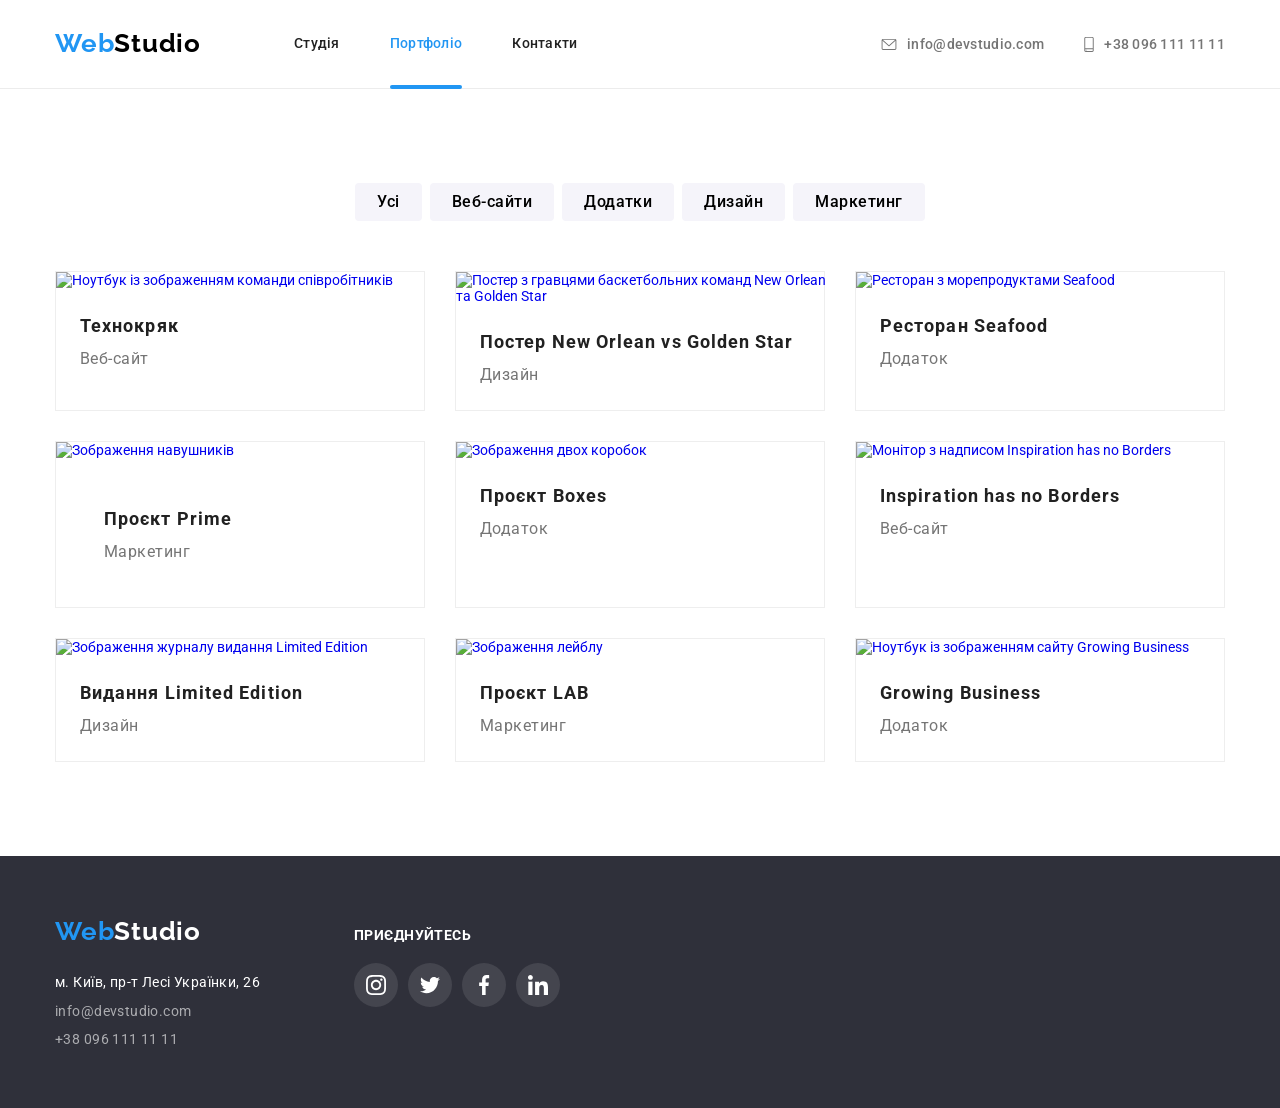
==== portfolio.html @ b96f63bd "Merge 732be2f00767d8c38bf8731b1a08237745f3958d into efed3c1aa5bef08906f9811b4cfd574de091c05c" ====
<!DOCTYPE html>
<html lang="uk">
    <head>
        <meta charset="utf-8">
        <title>WebStudio</title>
        <meta name="viewport" content="width=device-width, initial-scale=1.0" />
        <link rel="preconnect" href="https://fonts.googleapis.com" />
        <link rel="preconnect" href="https://fonts.gstatic.com" crossorigin />
        <link href="https://fonts.googleapis.com/css2?family=Raleway:wght@700&family=Roboto:wght@400;500;700;900&display=swap" rel="stylesheet" />
        <link rel="stylesheet" href="./css/styles.css"/>
    </head>
  <body>
    <header class="header">
      <div class="container header_container">
          <a class="logo logo_header" href = "index.html"><span class="web"> Web</span><span class="studio">Studio</span></a>
          <nav class="header_nav">
              <ul class="header_nav_list">
              <li><a class="header_nav_link" href = "index.html">Студія</a></li>
              <li><a class="header_nav_link active" href = "portfolio.html">Портфоліо</a></li>
              <li><a class="header_nav_link" href = "#">Контакти</a></li>
              </ul>
          </nav>
          <ul class="header_contacts">
          <li><a class="header_contacts_link" href="mailto:info@devstudio.com"><svg class="icon" width="16" height="12"><use href="./images/svg/icons.svg#icon-envelope"></use></svg>info@devstudio.com</a></li>
          <li><a class="header_contacts_link" href="tel:+380961111111"><svg class="icon" width="10" height="16"><use href="./images/svg/icons.svg#icon-smartphone"></use></svg>+38 096 111 11 11</a></li>
          </ul>
      </div>
    </header>

    <main>
      <section class="section menu">
        <div class="container">
          <h2 class="hide">Портфоліо</h2>
          <ul class="menu_filter list">
            <li class="menu_filter"><button type="button" class="menu_button">Усі</button></li>
            <li class="menu_filter"><button type="button" class="menu_button">Веб-сайти</button></li>
            <li class="menu_filter"><button type="button" class="menu_button">Додатки</button></li>
            <li class="menu_filter"><button type="button" class="menu_button">Дизайн</button></li>
            <li class="menu_filter"><button type="button" class="menu_button">Маркетинг</button></li>
          </ul>

          <div class="projects">
            <ul class="projects_list">
              <li class="projects_item"><a href="#"><div class="project_image"><img src="./images/proj_1.jpg" alt="Ноутбук із зображенням команди співробітників" width="370" /><div class="text_section"><p class="text" > Ресурс пропонує комплексні пропозиції з різним рівнем функціоналу та сервісів. Все це дозволить відвідувачу отримати вичерпні відомості про компанію чи приватну особу.</p></div></div>
                <div class="project_p"><h3 class="section_description">Технокряк</h3><p class="section_text">Веб-сайт</p></div></a></li>
              <li class="projects_item"><a href="#"><div class="project_image"><img src="./images/proj_2.jpg" alt="Постер з гравцями баскетбольних команд New Orlean та Golden Star" width="370"/><div class="text_section"><p class="text" > Ресурс пропонує комплексні пропозиції з різним рівнем функціоналу та сервісів. Все це дозволить відвідувачу отримати вичерпні відомості про компанію чи приватну особу.</p></div></div>
                <div class="project_p"><h3 class="section_description">Постер New Orlean vs Golden Star</h3><p class="section_text">Дизайн</p></div></a></li>
              <li class="projects_item"><a href="#"><div class="project_image"><img src="./images/proj_3.jpg" alt="Ресторан з морепродуктами Seafood" width="370"/><div class="text_section"><p class="text" > Ресурс пропонує комплексні пропозиції з різним рівнем функціоналу та сервісів. Все це дозволить відвідувачу отримати вичерпні відомості про компанію чи приватну особу.</p></div></div>
                <div class="project_p"><h3 class="section_description">Ресторан Seafood</h3><p class="section_text">Додаток</p></div></a></li>
              <li class="projects_item"><a href="#"><div class="project_image"><img src="./images/proj_4.jpg" alt="Зображення навушників" width="370"/><div class="text_section"><p class="text" > Ресурс пропонує комплексні пропозиції з різним рівнем функціоналу та сервісів. Все це дозволить відвідувачу отримати вичерпні відомості про компанію чи приватну особу.</p></div></div>
                <div class="project_p"><div class="project_p"><h3 class="section_description">Проєкт Prime</h3><p class="section_text">Маркетинг</p></div></a></li>
              <li class="projects_item"><a href="#"><div class="project_image"><img src="./images/proj_5.jpg" alt="Зображення двох коробок" width="370"/><div class="text_section"><p class="text" > Ресурс пропонує комплексні пропозиції з різним рівнем функціоналу та сервісів. Все це дозволить відвідувачу отримати вичерпні відомості про компанію чи приватну особу.</p></div></div>
                <div class="project_p"><h3 class="section_description">Проєкт Boxes</h3><p class="section_text">Додаток</p></div></a></li>
              <li class="projects_item"><a href="#"><div class="project_image"><img src="./images/proj_6.jpg" alt="Монітор з надписом Inspiration has no Borders" width="370"/><div class="text_section"><p class="text" > Ресурс пропонує комплексні пропозиції з різним рівнем функціоналу та сервісів. Все це дозволить відвідувачу отримати вичерпні відомості про компанію чи приватну особу.</p></div></div>
                <div class="project_p"><h3 class="section_description">Inspiration has no Borders</h3><p class="section_text">Веб-сайт</p></div></a></li>
              <li class="projects_item"><a href="#"><div class="project_image"><img src="./images/proj_7.jpg" alt="Зображення журналу видання Limited Edition" width="370"/><div class="text_section"><p class="text" > Ресурс пропонує комплексні пропозиції з різним рівнем функціоналу та сервісів. Все це дозволить відвідувачу отримати вичерпні відомості про компанію чи приватну особу.</p></div></div>
                <div class="project_p"><h3 class="section_description">Видання Limited Edition</h3><p class="section_text">Дизайн</p></div></a></li>
              <li class="projects_item"><a href="#"><div class="project_image"><img src="./images/proj_8.jpg" alt="Зображення лейблу" width="370"/><div class="text_section"><p class="text" > Ресурс пропонує комплексні пропозиції з різним рівнем функціоналу та сервісів. Все це дозволить відвідувачу отримати вичерпні відомості про компанію чи приватну особу.</p></div></div>
                <div class="project_p"><h3 class="section_description">Проєкт LAB</h3><p class="section_text">Маркетинг</p></div></a></li>
              <li class="projects_item"><a href="#"><div class="project_image"><img src="./images/proj_9.jpg" alt="Ноутбук із зображенням сайту Growing Business" width="370"/><div class="text_section"><p class="text" > Ресурс пропонує комплексні пропозиції з різним рівнем функціоналу та сервісів. Все це дозволить відвідувачу отримати вичерпні відомості про компанію чи приватну особу.</p></div></div>
                <div class="project_p"><h3 class="section_description">Growing Business</h3><p class="section_text">Додаток</p></div></a></li>
            </ul>
          </div>
        </div>
      </section>
    </main>

    <footer class="footer">
      <div class="container">
          <div class="logo_address">
              <a href = "index.html" class="logo"><span class="web">Web</span><span class="footer_studio">Studio</span></a>
              <address class="address">
                  <ul class="contact_info_list">
                      <li class="contact_info_item"><a class="footer_address" href="https://maps.app.goo.gl/s9TqwZWnr8oaDZ8S9" rel="nofollow">м. Київ, пр-т Лесі Українки, 26</a></li>
                      <li class="contact_info_item"><a class="footer_mail" href="mailto:info@devstudio.com">info@devstudio.com</a></li>
                      <li class="contact_info_item"><a class="footer_tel" href="tel:+380961111111">+38 096 111 11 11</a></li>
                  </ul>
              </address>
          </div>
          <div class="join">
              <p class="join_subtitle">Приєднуйтесь</p><ul class="social_networks list">
              <li><a href="https://www.instagram.com" class="social" rel="nofollow"><svg class="icon" width="20" height="20"><use href="./images/svg/icons.svg#icon-instagram"></use></svg></a></li>
              <li><a href="https://twitter.com" class="social" rel="nofollow"><svg class="icon" width="20" height="20"><use href="./images/svg/icons.svg#icon-twitter"></use></svg></a></li>
              <li><a href="https://www.facebook.com" class="social" rel="nofollow"><svg class="icon" width="20" height="20"><use href="./images/svg/icons.svg#icon-facebook"></use></svg></a></li>
              <li><a href="https://www.linkedin.com" class="social" rel="nofollow"><svg class="icon" width="20" height="20"><use href="./images/svg/icons.svg#icon-linkedin"></use></svg></a></li>
              </ul>
          </div>
      </div>
  </footer>
  </body>
</html>
---- css/styles.css ----
:root {
    --brand-color: #2196F3;
    --brand-color_hover: #188ce8;
    --black: #000000;
    --black_lighter: #212121;
    --gray: #757575;
    --white: #FFFFFF;
    --black_gray: #2F303A;
    --white_gray: #F5F4FA;
    --icon: #afb1b8;
    --gray_border: #ECECEC;
}

*{
    box-sizing: border-box;
}

body {
    font-family: 'Roboto', sans-serif;
    font-style: normal;
    line-height: normal;
    font-size: 14px;
    font-weight: 400;
    background-color: var(--white);
    margin: 0  auto;
}

h1,
h2,
h3,
h4,
h5,
h6,
p {
    margin: 0;
}

img {
    display: inline-block;
    max-width: 100%;
    height: auto;
}

a{
    display: inline-block;
}

.container {
    max-width: 1200px;
    margin: 0 auto;
    padding: 0 15px;
}

.header {
    display: block;
    border-bottom: 1px solid var(--gray_border);
}

.header_container,
.header_nav_list,
.header_contacts {
    display: flex;
    align-items: center;
}

.section {
    padding-top: 94px;
    padding-bottom: 94px;
}

.logo {
    font-family: 'Raleway', sans-serif;
    font-size: 26px;
    font-weight: 700;
    letter-spacing: 0.78px;
}

.logo_header {
    padding-top: 24px;
    padding-bottom: 25px;
    margin-right: 93px;
}

.web {
    color: var(--brand-color);
}

.studio {
    color: var(--black);
}

.header_nav_list {
    list-style: none;
    gap: 50px;
}

.header_nav_link {
    font-weight: 500;
    line-height: 171.429%;
    letter-spacing: 0.28px;
    color: var(--black_lighter);
    padding: 32px 0;
    transition-property: color;
    transition-duration: 250ms;
    transition-timing-function: cubic-bezier(0.4, 0, 0.2, 1);
}

.header_nav_link:hover,
.header_nav_link:focus {
    color: var(--brand-color);
}

ul {
    margin: 0;
    padding: 0;
    list-style: none;
}

.header_contacts{
    font-style: normal;
    margin-left: auto;
    gap: 40px;
}

.header_contacts .icon {
    margin-right: 10px;
    align-self: center;
    fill:currentColor;
}

.contact_info_list {
    font-style: normal;
}

.header_contacts_link {
    display: inline-flex;
    align-items: center;
    color: var(--gray);
    font-weight: 500;
    letter-spacing: 0.28px;

    padding: 32px 0;

    transition-property: color;
    transition-duration: 250ms;
    transition-timing-function: cubic-bezier(0.4, 0, 0.2, 1);
}

.header_contacts_link:hover,
.header_contacts_link:focus {
    color: var(--brand-color);
}

.active {
    color: var(--brand-color);
}

.header_nav_list .header_nav_link {
    position: relative;
}

.header_nav_list .header_nav_link.active::after {
    content: "";
    position: absolute;
    display: block;
    width: 100%;
    height: 4px;
    border-radius: 2px;
    bottom: -1px;
    background-color: var(--brand-color);
}

.hide {
    position: absolute;
    width: 1px;
    height: 1px;
    margin: -1px;
    border: 0;
    padding: 0;
    white-space: nowrap;
    clip-path: inset(100%);
    clip: rect(0 0 0 0);
    overflow: hidden;
}

/* Studio */

.hero {
    background-color: var(--black_gray);
    max-height: 600px;
    padding-top: 200px;
    padding-bottom: 280px;
    text-align: center;
}

.hero_image {
    background-image: linear-gradient(rgba(47, 48, 58, 0.40), rgba(47, 48, 58, 0.40)), url("../images/background_hero.jpg");
    background-position: center;
    background-repeat: no-repeat;
  }

.hero_title {
    color: var(--white);
    text-align: center;
    font-size: 44px;
    font-weight: 900;
    line-height: 136.364%;
    letter-spacing: 2.64px;
    text-transform: uppercase;
    width: 696px;
    margin-left: auto;
    margin-right: auto;
    margin-bottom: 30px;
}

.hero_button {
    color: var(--white);
    background-color: var(--brand-color);
    font-weight: 700;
    font-size: 16px;
    line-height: 187.5%;
    text-align: center;
    letter-spacing: 0.96px;
    box-shadow: 0px 4px 4px 0px rgba(0, 0, 0, 0.15);
    border-radius: 4px;
    border: none;
    cursor: pointer;
    transition: background-color 300ms ease-in-out;
    width: 200px;
    height: 50px;
    padding-top: 10px;
    padding-bottom: 10px;
}

.hero_button:hover,
.hero_button:focus {
    background-color: var(--brand-color_hover);
}

.company_title {
    color: var(--black_lighter);
    font-weight: 700;
    font-size: 16px;
    letter-spacing: 0.42px;
    text-transform: uppercase;

    margin-bottom: 10px;
}

.company_list {
    background-color: var(--white);
    display: flex;
    padding-top: 94px;
    gap: 30px;
}

.company_text {
    color: var(--gray);
    line-height: 171.429%;
    letter-spacing: 0.42px;
    max-width: 270px;
}

.icon_features {
    display: flex;
    justify-content: center;
    align-items: center;

    padding: 25px 100px;
    margin-bottom: 30px;
    
    background-color: var(--white_gray);
    border-radius: 4px;
}

.works{
    padding-bottom:94px ;
    padding-top: 94px;
}
.works_title {
    color: var(--black_lighter);
    font-size: 36px;
    font-weight: 700;
    letter-spacing: 1.08px;
    text-align: center;
    margin-bottom: 50px;
}

.works_list {
    display: flex;
    gap: 30px;
}

.works_photos {
    position: relative;
    width: calc((100% - 60px) / 3);
}

.photos_descriptions {
    position: absolute;
    bottom: 0%;
    width: 100%;
    padding-top: 27px;
    padding-bottom: 27px;
    background-color: var(--black_gray);
    opacity: 0.8;

    font-weight: 700;
    text-align: center;
    letter-spacing: 0.42px;
    text-transform: uppercase;
    color: var(--white);
}

.team {
    background-color: var(--white_gray);
    padding-bottom: 94px;
    padding-top: 94px;
}

.team_title {
    color: var(--black_lighter);
    font-size: 36px;
    font-weight: 700;
    letter-spacing: 1.08px;
    text-align: center;
    margin-bottom: 50px;
}

.team_list {
    background-color: var(--white_gray);
    display: flex;
    gap: 30px;
}

.team_item {
    background-color: var(--white);
    box-shadow: 0px 2px 1px 0px rgba(0, 0, 0, 0.20),
        0px 1px 1px 0px rgba(0, 0, 0, 0.14),
        0px 1px 3px 0px rgba(0, 0, 0, 0.12);
    border-radius: 0px 0px 4px 4px;
}

.member {
    padding-top: 30px;
    padding-bottom: 16px;
}

.team_specialist {
    color: var(--black_lighter);
    text-align: center;
    font-size: 16px;
    font-weight: 500;
    letter-spacing: 0.48px;
    margin-bottom: 10px;
}

.team_job_title {
    color: var(--gray);
    text-align: center;
    font-size: 16px;
    letter-spacing: 0.48px;
    margin-bottom: 10px;
}

.social {
    display: flex;
    width: 100%;
    height: 100%;
    justify-content: center;
    align-items: center;
    
    border-radius: 50%;
    color: var(--icon);
    fill: currentColor;
    transition: all 300ms ease-in-out;
}

a.social:hover,
a.social:focus {
    background-color: var(--brand-color);
    color: var(--white);
    outline: none;
}

.social_networks {
    display: flex;
    width: 100%;
    padding: 0 32px 30px;
    justify-content: space-between;
}

.social_networks li {
    width: 44px;
    height: 44px;
}

.clients_title {
    color: var(--black_lighter);
    text-align: center;
    font-size: 36px;
    font-weight: 700;
    letter-spacing: 1.08px;

    margin-bottom: 50px;
}

.clients .list {
    display: flex;
    gap: 30px;
}

.client_link {
    display: flex;
    justify-content: center;
    align-items: center;
    width: 100%;
    
    padding: 16px 32px;
    color: var(--icon);
    border: 1px solid currentColor;
    border-radius: 4px;
    transition: all 300ms ease-in-out;
}

.client_link:hover,
.client_link:focus{
    color: var(--brand-color);
    outline: none;
}

.client_logo {
    display: block;
    fill: currentColor;   
}

.footer {
    background-color: var(--black_gray);
    padding-top: 60px;
    padding-bottom: 60px;
    margin: 0 auto;
}

.footer
.logo{
    margin-bottom: 28px;
}
.footer_studio {
    color: var(--white)
}

.footer .container {
    display: flex;
    align-items: baseline;
}

.footer_list {
    list-style: none;
}

.contact_info_item:not(:last-child) {
    margin-bottom: 12px;
}

.footer_address {
    line-height: 114.286%;
    letter-spacing: 0.42px;
    color: var(--white);
    transition: color 300ms ease-in-out;
}

.footer_address:hover,
.footer_address:focus {
    color: var(--brand-color);
}

.footer_tel {
    line-height: 114.286%;
    letter-spacing: 0.42px;
    color: rgba(255, 255, 255, 0.6);
    transition: color 300ms ease-in-out;
}

.footer_tel:hover,
.footer_tel:focus {
    color: var(--brand-color);
}

.footer_mail {
    line-height: 114.286%;
    letter-spacing: 0.42px;
    color: rgba(255, 255, 255, 0.6);
    transition: color 300ms ease-in-out;
}

.footer_mail:hover,
.footer_mail:focus {
    color: var(--brand-color);
}

.logo_address {
    margin-right: 94px;
}

.footer .social_networks {
    padding: 0;
}

.footer .social_networks li {
    margin-right: 10px;
}

.footer .social {
    background-color: rgba(255, 255, 255, 0.10);
    color: var(--white);
}



.join_subtitle {
    color: var(--white);
    font-weight: 700;
    letter-spacing: 0.42px;
    text-transform: uppercase;
    margin-bottom: 20px;
}

.backdrop {
    position: fixed;
    top: 0;
    left: 0;
    width: 100%;
    height: 100%;
    background-color: rgba(0, 0, 0, 0.2);
    opacity: 1;
    transition-duration: 250ms;
    transition-timing-function: cubic-bezier(0.4, 0, 0.2, 1);
    z-index: 1;
}

.backdrop.is-hidden {
    opacity: 0;
    pointer-events: none;
}

.modal {
    position: absolute;
    top: 50%;
    left: 50%;
    transform: translate(-50%, -50%);

    min-width: 528px;
    min-height: 581px;
    background-color: var(--white);
    opacity: 1;
    border-radius: 4px;
    box-shadow: 0px 2px 1px 0px rgba(0, 0, 0, 0.20), 0px 1px 1px 0px rgba(0, 0, 0, 0.14), 0px 1px 3px 0px rgba(0, 0, 0, 0.12);

    transition-duration: 250ms;
    transition-timing-function: cubic-bezier(0.4, 0, 0.2, 1);
}

.modal_button {
    display: flex;
    position: absolute;
    top: 8px;
    right: 8px;
    width: 30px;
    height: 30px;
    align-items: center;
    border-radius: 50%;
    background-color: var(--white);
    border: 1px solid rgba(0, 0, 0, 0.1);
    cursor: pointer;

    transition-property: background-color;
    transition-duration: 250ms;
    transition-timing-function: cubic-bezier(0.4, 0, 0.2, 1);
}

.modal_icon {
    width: 18px;
    height: 18px;
    color: var(--black);
    fill: currentColor;

    transition-property: all;
    transition-duration: 250ms;
    transition-timing-function: cubic-bezier(0.4, 0, 0.2, 1);
}

.modal_button:hover .modal_icon,
.modal_button:focus .modal_icon {
    color: var(--brand-color);
}

/* Portfolio */

.menu_filter {
    display: flex;
    justify-content: center;
    flex-wrap: wrap;
    gap: 8px;
}

ul.menu_filter{
    margin-bottom: 50px;
}

.menu_button {
    text-align: center;
    font-family: Roboto;
    font-size: 16px;
    font-style: normal;
    font-weight: 500;
    line-height: 162.5%;
    letter-spacing: 0.48px;
    text-align: center;
    border: none;
    background-color: var(--white_gray);
    border-radius: 4px;
    transition: color 300ms ease-in-out, background-color 300ms ease-in-out, box-shadow 300ms ease-in-out;
    padding: 6px 22px 6px 22px;
}

.menu_button:focus,
.menu_button:hover {
    color: var(--white);
    background-color: var(--brand-color);
    box-shadow: 0px 2px 2px 0px rgba(0, 0, 0, 0.12), 0px 1px 2px 0px rgba(0, 0, 0, 0.08), 0px 3px 1px 0px rgba(0, 0, 0, 0.10);
    border-radius: 4px;
}

.section_button,
.menu_button {
    cursor: pointer;
}

.section_button {
    border: none;
    background-color: var(--white);
}

.section_description {
    font-size: 18px;
    font-weight: 700;
    line-height: 200%;
    letter-spacing: 1.08px;
    color: var(--black_lighter);
}

a {
    text-decoration: none;
}

.section_text {
    font-size: 16px;
    line-height: 187.5%;
    letter-spacing: 0.48px;
    color: var(--gray);
}

.projects_list {
    background-color: var(--white);
    display: flex;
    flex-wrap: wrap;
    gap: 30px;
}

.projects_item {
    background-color: var(--white);
    border: 1px solid #eeeeee;
    
    width: calc((100% - 60px) / 3);
    transition-property: box-shadow;
    transition-duration: 250ms;
    transition-timing-function: cubic-bezier(0.4, 0, 0.2, 1);
}

.projects_item:focus,
.projects_item:hover {
    background-color: var(--white);
    border: 1px solid #eeeeee;
    box-shadow: 1px 4px 6px 0px rgba(0, 0, 0, 0.16), 0px 4px 4px 0px rgba(0, 0, 0, 0.06), 0px 1px 1px 0px rgba(0, 0, 0, 0.12);
}

.project_p {
    padding: 20px 24px;
}

.project_image {
    position: relative;
    overflow: hidden;
}

.text_section {
    position: absolute;
    top: 0;
    left: 0;
    transform: translateY(100%);
    transition-timing-function: cubic-bezier(0.4, 0, 0.2, 1);
    transition-duration: 250ms;
    opacity: 0.9;
    transition-property: transform;
}

.projects_item:hover .text_section {
    transform: translateY(0);
}

.projects_item:focus .text_section {
    transform: translateY(0);
}

.text {
    font-size: 18px;
    line-height: 155.56%;
    letter-spacing: 0.54px;
    color: var(--white);
    padding: 63px 24px;
    background-color: var(--brand-color);
    opacity: 0.9;
}
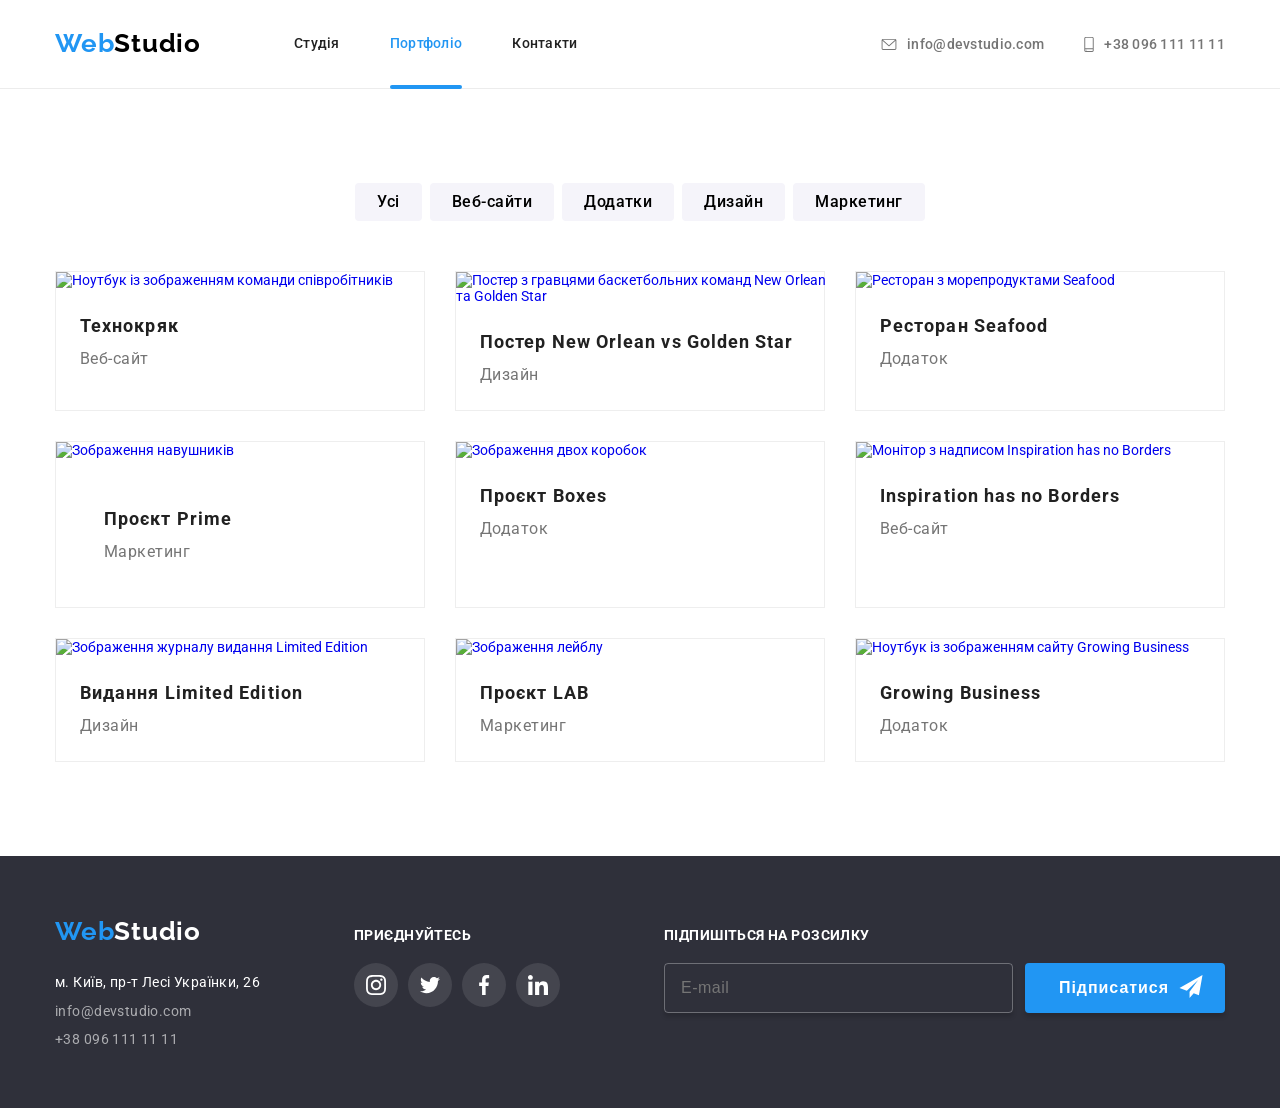
==== commit df444813: "Merge 0490859277aa3a0944787a61401f3ba8a28979a7 into efed3c1aa5bef08906f9811b4cfd574de091c05c" ====
--- a/portfolio.html
+++ b/portfolio.html
@@ -85,6 +85,12 @@
               <li><a href="https://www.linkedin.com" class="social" rel="nofollow"><svg class="icon" width="20" height="20"><use href="./images/svg/icons.svg#icon-linkedin"></use></svg></a></li>
               </ul>
           </div>
+          <div class="footer_form">
+            <p class="footer_form_text">Підпишіться на розсилку</p>
+            <form class="footer_form_subscribe"><input type="email" name="email"placeholder="E-mail" class="footer_input">
+                <button type="submit" class="footer_subscribe_button">Підписатися <svg class="footer_form_icon"><use href="./images/svg/icons.svg#icon-send"></use></svg></button>
+            </form>
+        </div>
       </div>
   </footer>
   </body>
--- a/css/styles.css
+++ b/css/styles.css
@@ -515,14 +515,86 @@
     color: var(--white);
 }
 
-
-
-.join_subtitle {
+.footer_form {
+    flex-grow: 1;
+    margin-left: 94px;
+}
+
+.join_subtitle,
+.footer_form_text {
     color: var(--white);
     font-weight: 700;
     letter-spacing: 0.42px;
     text-transform: uppercase;
     margin-bottom: 20px;
+}
+
+.footer_form_icon {
+    position: absolute;
+    fill: var(--white);
+    width: 24px;
+    height: 24px;
+    margin-left: 10px;
+    top: 12px;
+}
+
+.footer_form_subscribe {
+    display: flex;
+}
+
+.footer_form_subscribe input {
+    padding-left: 16px;
+    padding-bottom: 15px;
+    padding-top: 15px;
+}
+
+.footer_input {
+    flex-grow: 1;
+    font-size: 16px;
+    line-height: 125%;
+    letter-spacing: 0.48px;
+
+    max-height: 50px;
+    border-radius: 4px;
+    background-color: rgba(33, 150, 243, 0.00);
+    border: 1px solid rgba(255, 255, 255, 0.30);
+    box-shadow: 0px 4px 4px 0px rgba(0, 0, 0, 0.15);
+    color: var(--white);
+}
+
+.footer_input:focus {
+    outline: 1px solid var(--brand-color);
+}
+
+.footer_subscribe_button {
+    margin-left: 12px;
+    font-weight: 700;
+    font-size: 16px;
+    line-height: 187.5%;
+    letter-spacing: 0.96px;
+    color: var(--white);
+    background: var(--brand-color);
+    box-shadow: 0px 4px 4px rgba(0, 0, 0, 0.15);
+    border-radius: 4px;
+    border: none;
+    cursor: pointer;
+
+    display: inline;
+    align-items: center;
+    min-width: 200px;
+    padding-top: 10px;
+    padding-bottom: 10px;
+    padding-right: 28px;
+    position: relative;
+
+    transition-property: background-color;
+    transition-duration: 250ms;
+    transition-timing-function: cubic-bezier(0.4, 0, 0.2, 1);
+}
+
+.footer_subscribe_button:hover,
+.footer_subscribe_button:focus {
+    background-color: var(--brand-color_hover);
 }
 
 .backdrop {
@@ -594,6 +666,181 @@
     color: var(--brand-color);
 }
 
+.form {
+    padding: 40px;
+}
+
+.modal_title {
+    font-weight: 700;
+    font-size: 20px;
+    text-align: center;
+    letter-spacing: 0.6px;
+    color: var(--black_lighter);
+    margin-bottom: 12px;
+}
+
+.modal_contacts {
+    max-width: 448px;
+}
+
+.list_modal input {
+    padding-left: 42px;
+    font-size: 16px;
+}
+
+.list_modal {
+    margin-bottom: 10px;
+    position: relative;
+}
+
+.list_icon {
+    position: absolute;
+    width: 18px;
+    height: 18px;
+    left: 0;
+    margin-top: 11px;
+    margin-left: 12px;
+
+    transition-property: fill;
+    transition-duration: 250ms;
+    transition-timing-function: cubic-bezier(0.4, 0, 0.2, 1);
+}
+
+.modal_input {
+    padding-top: 10px;
+    padding-bottom: 10px;
+    width: 100%;
+    border-radius: 4px;
+    border: 1px solid rgba(33, 33, 33, 0.2);
+
+    transition-property: outline;
+    transition-duration: 250ms;
+    transition-timing-function: cubic-bezier(0.4, 0, 0.2, 1);
+}
+
+.modal_input:focus {
+    outline: 1px solid var(--brand-color);
+}
+
+.modal_input:focus+.list_icon {
+    fill: var(--brand-color);
+}
+
+.modal_comment textarea {
+    padding: 12px 16px;
+}
+
+.modal_textarea {
+    resize: none;
+    min-height: 120px;
+    min-width: 448px;
+    border-radius: 4px;
+    border: 1px solid rgba(33, 33, 33, 0.2);
+
+    transition-property: outline;
+    transition-duration: 250ms;
+    transition-timing-function: cubic-bezier(0.4, 0, 0.2, 1);
+}
+
+.modal_textarea:focus {
+    outline: 1px solid var(--brand-color);
+}
+
+.form_modal::placeholder {
+    font-size: 12px;
+    letter-spacing: 0.12px;
+    color: var(--black);
+}
+
+.modal_textarea::placeholder {
+    font-size: 12px;
+    letter-spacing: 0.12px;
+    color: rgba(117, 117, 117, 0.50);
+}
+
+.text_label {
+    display: inline-block;
+    font-size: 12px;
+    letter-spacing: 0.12px;
+    color: var(--gray);
+    margin-bottom: 4px;
+}
+
+.modal_checkbox {
+    margin-top: 20px;
+}
+
+.argee_label {
+    display: flex;
+    justify-content: center;
+    align-items: center;
+    line-height: 171.43%;
+    letter-spacing: 0.42px;
+    color: var(--gray);
+    cursor: pointer;
+}
+
+.argee_label span {
+    display: flex;
+    width: 16px;
+    height: 15px;
+    border: 2px solid var(--black);
+    border-radius: 2px;
+    margin-right: 8px;
+    fill: transparent;
+    transition-duration: 250ms;
+    transition-timing-function: cubic-bezier(0.4, 0, 0.2, 1);
+}
+
+.check_icon {
+    width: 16px;
+    height: 15px;
+}
+
+.modal_check:checked+.argee_label span {
+    background-color: var(--brand-color);
+    border: none;
+    fill: var(--white);
+    transition-duration: 250ms;
+    transition-timing-function: cubic-bezier(0.4, 0, 0.2, 1);
+}
+
+.modal_link {
+    line-height: 171.43%;
+    letter-spacing: 0.42px;
+    text-decoration-line: underline;
+    color: var(--brand-color);
+    margin-left: 5px;
+}
+
+.modal_send {
+    font-weight: 700;
+    font-size: 16px;
+    line-height: 187.5%;
+    letter-spacing: 0.96px;
+    color: var(--white);
+    background: var(--brand-color);
+    box-shadow: 0px 4px 4px rgba(0, 0, 0, 0.15);
+    border-radius: 4px;
+    border: none;
+    cursor: pointer;
+
+    display: flex;
+    margin-left: auto;
+    margin-right: auto;
+    padding: 10px 52px 10px 52px;
+    margin-top: 30px;
+
+    transition-property: background-color;
+    transition-duration: 250ms;
+    transition-timing-function: cubic-bezier(0.4, 0, 0.2, 1);
+}
+
+.modal_send:hover,
+.modal_send:focus {
+    background-color: var(--brand-color_hover);
+}
+
 /* Portfolio */
 
 .menu_filter {
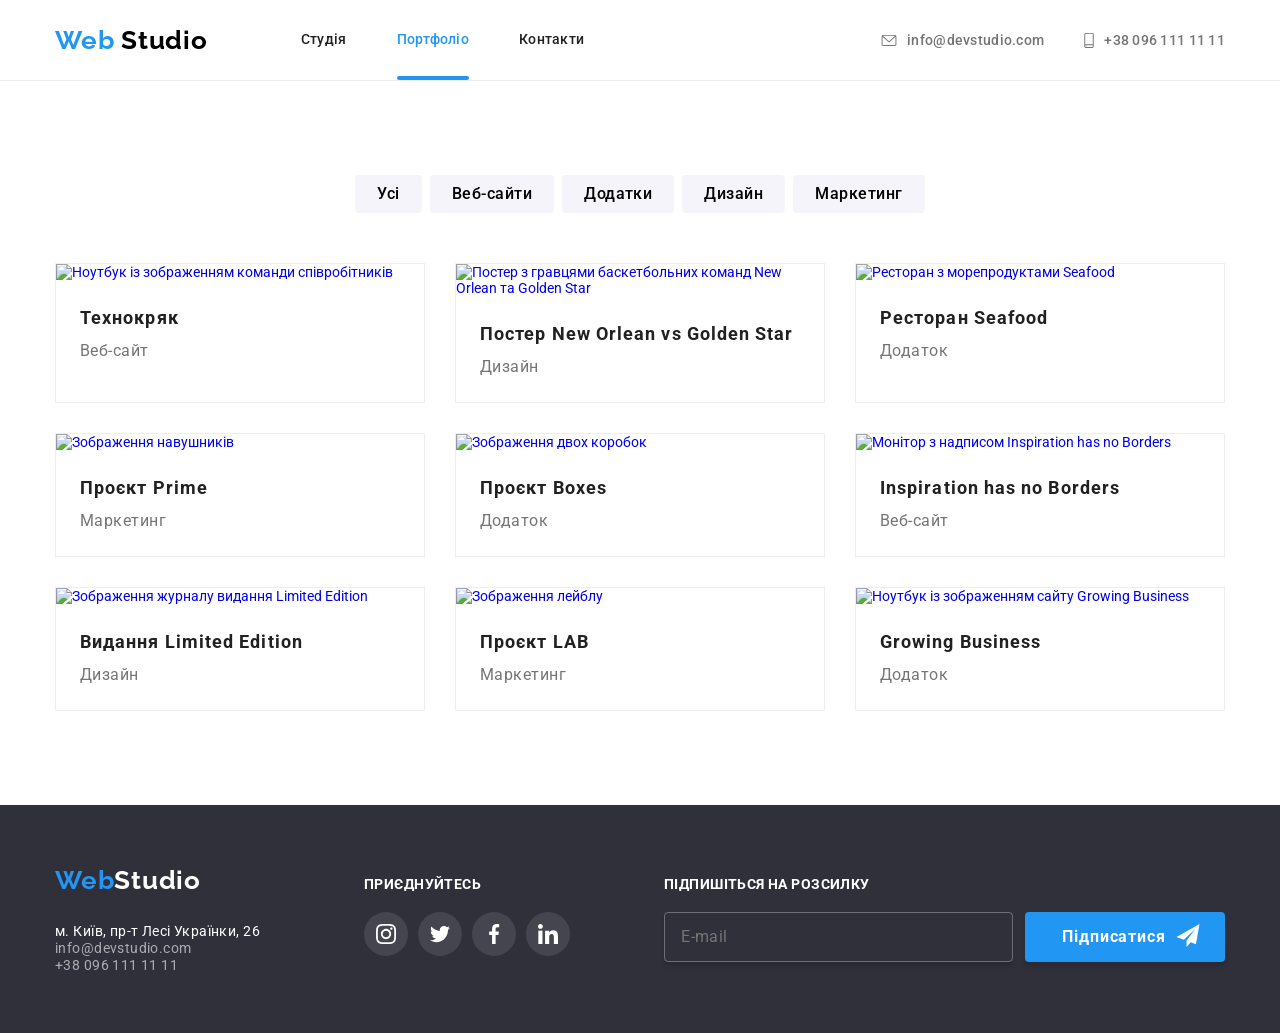
==== commit a2ee7d21: "Merge badd0f96310a5042eda1b8bba608f0c72d2617de into efed3c1aa5bef08906f9811b4cfd574de091c05c" ====
--- a/portfolio.html
+++ b/portfolio.html
@@ -1,64 +1,72 @@
 <!DOCTYPE html>
 <html lang="uk">
-    <head>
-        <meta charset="utf-8">
-        <title>WebStudio</title>
-        <meta name="viewport" content="width=device-width, initial-scale=1.0" />
-        <link rel="preconnect" href="https://fonts.googleapis.com" />
-        <link rel="preconnect" href="https://fonts.gstatic.com" crossorigin />
-        <link href="https://fonts.googleapis.com/css2?family=Raleway:wght@700&family=Roboto:wght@400;500;700;900&display=swap" rel="stylesheet" />
-        <link rel="stylesheet" href="./css/styles.css"/>
-    </head>
+  <head>
+    <meta charset="utf-8">
+    <title>WebStudio</title>
+    <meta name="viewport" content="width=device-width, initial-scale=1.0" />
+    <link rel="preconnect" href="https://fonts.googleapis.com" />
+    <link rel="preconnect" href="https://fonts.gstatic.com" crossorigin />
+    <link href="https://fonts.googleapis.com/css2?family=Raleway:wght@700&family=Roboto:wght@400;500;700;900&display=swap" rel="stylesheet" />
+    <link rel="stylesheet" href="https://cdnjs.cloudflare.com/ajax/libs/modern-normalize/1.1.0/modern-normalize.min.css"/>
+    <link rel="stylesheet" href="./css/main.min.css">
+</head>
   <body>
     <header class="header">
-      <div class="container header_container">
-          <a class="logo logo_header" href = "index.html"><span class="web"> Web</span><span class="studio">Studio</span></a>
-          <nav class="header_nav">
-              <ul class="header_nav_list">
-              <li><a class="header_nav_link" href = "index.html">Студія</a></li>
-              <li><a class="header_nav_link active" href = "portfolio.html">Портфоліо</a></li>
-              <li><a class="header_nav_link" href = "#">Контакти</a></li>
+      <div class="container header__container">
+          <a class="header__logo" href = "index.html"><span class="header__logo-web"> Web</span>
+              <span class="header__logo-studio">Studio</span></a>
+          <nav class="header__nav">
+              <ul class="header__nav-list">
+              <li><a class="header__nav-link" href = "index.html">Студія</a></li>
+              <li><a class="header__nav-link active" href = "portfolio.html">Портфоліо</a></li>
+              <li><a class="header__nav-link" href = "#">Контакти</a></li>
               </ul>
           </nav>
-          <ul class="header_contacts">
-          <li><a class="header_contacts_link" href="mailto:info@devstudio.com"><svg class="icon" width="16" height="12"><use href="./images/svg/icons.svg#icon-envelope"></use></svg>info@devstudio.com</a></li>
-          <li><a class="header_contacts_link" href="tel:+380961111111"><svg class="icon" width="10" height="16"><use href="./images/svg/icons.svg#icon-smartphone"></use></svg>+38 096 111 11 11</a></li>
+          <ul class="header__contacts-list">
+              <li class="header__contacts-item">
+                  <a class="header__contacts-link" href="mailto:info@devstudio.com">
+                      <svg class="header__mail-icon"><use href="./images/svg/icons.svg#icon-envelope"></use></svg>info@devstudio.com</a>
+                </li>
+                <li class="header__contacts-item">
+                  <a class="header__contacts-link" href="tel:+380961111111">
+                      <svg class="header__tel-icon"><use href="./images/svg/icons.svg#icon-smartphone"></use></svg>+38 096 111 11 11</a>
+              </li>
           </ul>
       </div>
     </header>
 
     <main>
-      <section class="section menu">
+      <section class="filter">
         <div class="container">
           <h2 class="hide">Портфоліо</h2>
-          <ul class="menu_filter list">
-            <li class="menu_filter"><button type="button" class="menu_button">Усі</button></li>
-            <li class="menu_filter"><button type="button" class="menu_button">Веб-сайти</button></li>
-            <li class="menu_filter"><button type="button" class="menu_button">Додатки</button></li>
-            <li class="menu_filter"><button type="button" class="menu_button">Дизайн</button></li>
-            <li class="menu_filter"><button type="button" class="menu_button">Маркетинг</button></li>
+          <ul class="filter__list">
+            <li class="filter__item"><button type="button" class="filter__button">Усі</button></li>
+            <li class="filter__item"><button type="button" class="filter__button">Веб-сайти</button></li>
+            <li class="filter__item"><button type="button" class="filter__button">Додатки</button></li>
+            <li class="filter__item"><button type="button" class="filter__button">Дизайн</button></li>
+            <li class="filter__item"><button type="button" class="filter__button">Маркетинг</button></li>
           </ul>
 
           <div class="projects">
-            <ul class="projects_list">
-              <li class="projects_item"><a href="#"><div class="project_image"><img src="./images/proj_1.jpg" alt="Ноутбук із зображенням команди співробітників" width="370" /><div class="text_section"><p class="text" > Ресурс пропонує комплексні пропозиції з різним рівнем функціоналу та сервісів. Все це дозволить відвідувачу отримати вичерпні відомості про компанію чи приватну особу.</p></div></div>
-                <div class="project_p"><h3 class="section_description">Технокряк</h3><p class="section_text">Веб-сайт</p></div></a></li>
-              <li class="projects_item"><a href="#"><div class="project_image"><img src="./images/proj_2.jpg" alt="Постер з гравцями баскетбольних команд New Orlean та Golden Star" width="370"/><div class="text_section"><p class="text" > Ресурс пропонує комплексні пропозиції з різним рівнем функціоналу та сервісів. Все це дозволить відвідувачу отримати вичерпні відомості про компанію чи приватну особу.</p></div></div>
-                <div class="project_p"><h3 class="section_description">Постер New Orlean vs Golden Star</h3><p class="section_text">Дизайн</p></div></a></li>
-              <li class="projects_item"><a href="#"><div class="project_image"><img src="./images/proj_3.jpg" alt="Ресторан з морепродуктами Seafood" width="370"/><div class="text_section"><p class="text" > Ресурс пропонує комплексні пропозиції з різним рівнем функціоналу та сервісів. Все це дозволить відвідувачу отримати вичерпні відомості про компанію чи приватну особу.</p></div></div>
-                <div class="project_p"><h3 class="section_description">Ресторан Seafood</h3><p class="section_text">Додаток</p></div></a></li>
-              <li class="projects_item"><a href="#"><div class="project_image"><img src="./images/proj_4.jpg" alt="Зображення навушників" width="370"/><div class="text_section"><p class="text" > Ресурс пропонує комплексні пропозиції з різним рівнем функціоналу та сервісів. Все це дозволить відвідувачу отримати вичерпні відомості про компанію чи приватну особу.</p></div></div>
-                <div class="project_p"><div class="project_p"><h3 class="section_description">Проєкт Prime</h3><p class="section_text">Маркетинг</p></div></a></li>
-              <li class="projects_item"><a href="#"><div class="project_image"><img src="./images/proj_5.jpg" alt="Зображення двох коробок" width="370"/><div class="text_section"><p class="text" > Ресурс пропонує комплексні пропозиції з різним рівнем функціоналу та сервісів. Все це дозволить відвідувачу отримати вичерпні відомості про компанію чи приватну особу.</p></div></div>
-                <div class="project_p"><h3 class="section_description">Проєкт Boxes</h3><p class="section_text">Додаток</p></div></a></li>
-              <li class="projects_item"><a href="#"><div class="project_image"><img src="./images/proj_6.jpg" alt="Монітор з надписом Inspiration has no Borders" width="370"/><div class="text_section"><p class="text" > Ресурс пропонує комплексні пропозиції з різним рівнем функціоналу та сервісів. Все це дозволить відвідувачу отримати вичерпні відомості про компанію чи приватну особу.</p></div></div>
-                <div class="project_p"><h3 class="section_description">Inspiration has no Borders</h3><p class="section_text">Веб-сайт</p></div></a></li>
-              <li class="projects_item"><a href="#"><div class="project_image"><img src="./images/proj_7.jpg" alt="Зображення журналу видання Limited Edition" width="370"/><div class="text_section"><p class="text" > Ресурс пропонує комплексні пропозиції з різним рівнем функціоналу та сервісів. Все це дозволить відвідувачу отримати вичерпні відомості про компанію чи приватну особу.</p></div></div>
-                <div class="project_p"><h3 class="section_description">Видання Limited Edition</h3><p class="section_text">Дизайн</p></div></a></li>
-              <li class="projects_item"><a href="#"><div class="project_image"><img src="./images/proj_8.jpg" alt="Зображення лейблу" width="370"/><div class="text_section"><p class="text" > Ресурс пропонує комплексні пропозиції з різним рівнем функціоналу та сервісів. Все це дозволить відвідувачу отримати вичерпні відомості про компанію чи приватну особу.</p></div></div>
-                <div class="project_p"><h3 class="section_description">Проєкт LAB</h3><p class="section_text">Маркетинг</p></div></a></li>
-              <li class="projects_item"><a href="#"><div class="project_image"><img src="./images/proj_9.jpg" alt="Ноутбук із зображенням сайту Growing Business" width="370"/><div class="text_section"><p class="text" > Ресурс пропонує комплексні пропозиції з різним рівнем функціоналу та сервісів. Все це дозволить відвідувачу отримати вичерпні відомості про компанію чи приватну особу.</p></div></div>
-                <div class="project_p"><h3 class="section_description">Growing Business</h3><p class="section_text">Додаток</p></div></a></li>
+            <ul class="projects__list">
+              <li class="projects__item"><a href="#"><div class="projects__img"><img src="./images/proj_1.jpg" alt="Ноутбук із зображенням команди співробітників" width="370" /><div class="projects__overlay"><p class="projects__overlay-text" > Ресурс пропонує комплексні пропозиції з різним рівнем функціоналу та сервісів. Все це дозволить відвідувачу отримати вичерпні відомості про компанію чи приватну особу.</p></div></div>
+                <div class="projects__description"><h3 class="projects__description-title">Технокряк</h3><p class="projects__description-text">Веб-сайт</p></div></a></li>
+              <li class="projects__item"><a href="#"><div class="projects__img"><img src="./images/proj_2.jpg" alt="Постер з гравцями баскетбольних команд New Orlean та Golden Star" width="370"/><div class="projects__overlay"><p class="projects__overlay-text" > Ресурс пропонує комплексні пропозиції з різним рівнем функціоналу та сервісів. Все це дозволить відвідувачу отримати вичерпні відомості про компанію чи приватну особу.</p></div></div>
+                <div class="projects__description"><h3 class="projects__description-title">Постер New Orlean vs Golden Star</h3><p class="projects__description-text">Дизайн</p></div></a></li>
+              <li class="projects__item"><a href="#"><div class="projects__img"><img src="./images/proj_3.jpg" alt="Ресторан з морепродуктами Seafood" width="370"/><div class="projects__overlay"><p class="projects__overlay-text" > Ресурс пропонує комплексні пропозиції з різним рівнем функціоналу та сервісів. Все це дозволить відвідувачу отримати вичерпні відомості про компанію чи приватну особу.</p></div></div>
+                <div class="projects__description"><h3 class="projects__description-title">Ресторан Seafood</h3><p class="projects__description-text">Додаток</p></div></a></li>
+              <li class="projects__item"><a href="#"><div class="projects__img"><img src="./images/proj_4.jpg" alt="Зображення навушників" width="370"/><div class="projects__overlay"><p class="projects__overlay-text" > Ресурс пропонує комплексні пропозиції з різним рівнем функціоналу та сервісів. Все це дозволить відвідувачу отримати вичерпні відомості про компанію чи приватну особу.</p></div></div>
+                <div class="projects__description"><h3 class="projects__description-title">Проєкт Prime</h3><p class="projects__description-text">Маркетинг</p></div></a></li>
+              <li class="projects__item"><a href="#"><div class="projects__img"><img src="./images/proj_5.jpg" alt="Зображення двох коробок" width="370"/><div class="projects__overlay"><p class="projects__overlay-text" > Ресурс пропонує комплексні пропозиції з різним рівнем функціоналу та сервісів. Все це дозволить відвідувачу отримати вичерпні відомості про компанію чи приватну особу.</p></div></div>
+                <div class="projects__description"><h3 class="projects__description-title">Проєкт Boxes</h3><p class="projects__description-text">Додаток</p></div></a></li>
+              <li class="projects__item"><a href="#"><div class="projects__img"><img src="./images/proj_6.jpg" alt="Монітор з надписом Inspiration has no Borders" width="370"/><div class="projects__overlay"><p class="projects__overlay-text" > Ресурс пропонує комплексні пропозиції з різним рівнем функціоналу та сервісів. Все це дозволить відвідувачу отримати вичерпні відомості про компанію чи приватну особу.</p></div></div>
+                <div class="projects__description"><h3 class="projects__description-title">Inspiration has no Borders</h3><p class="projects__description-text">Веб-сайт</p></div></a></li>
+              <li class="projects__item"><a href="#"><div class="projects__img"><img src="./images/proj_7.jpg" alt="Зображення журналу видання Limited Edition" width="370"/><div class="projects__overlay"><p class="projects__overlay-text" > Ресурс пропонує комплексні пропозиції з різним рівнем функціоналу та сервісів. Все це дозволить відвідувачу отримати вичерпні відомості про компанію чи приватну особу.</p></div></div>
+                <div class="projects__description"><h3 class="projects__description-title">Видання Limited Edition</h3><p class="projects__description-text">Дизайн</p></div></a></li>
+              <li class="projects__item"><a href="#"><div class="projects__img"><img src="./images/proj_8.jpg" alt="Зображення лейблу" width="370"/><div class="projects__overlay"><p class="projects__overlay-text" > Ресурс пропонує комплексні пропозиції з різним рівнем функціоналу та сервісів. Все це дозволить відвідувачу отримати вичерпні відомості про компанію чи приватну особу.</p></div></div>
+                <div class="projects__description"><h3 class="projects__description-title">Проєкт LAB</h3><p class="projects__description-text">Маркетинг</p></div></a></li>
+              <li class="projects__item"><a href="#"><div class="projects__img"><img src="./images/proj_9.jpg" alt="Ноутбук із зображенням сайту Growing Business" width="370"/><div class="projects__overlay"><p class="projects__overlay-text" > Ресурс пропонує комплексні пропозиції з різним рівнем функціоналу та сервісів. Все це дозволить відвідувачу отримати вичерпні відомості про компанію чи приватну особу.</p></div></div>
+                <div class="projects__description"><h3 class="projects__description-title">Growing Business</h3><p class="projects__description-text">Додаток</p></div></a></li>
             </ul>
           </div>
         </div>
@@ -67,31 +75,32 @@
 
     <footer class="footer">
       <div class="container">
-          <div class="logo_address">
-              <a href = "index.html" class="logo"><span class="web">Web</span><span class="footer_studio">Studio</span></a>
-              <address class="address">
-                  <ul class="contact_info_list">
-                      <li class="contact_info_item"><a class="footer_address" href="https://maps.app.goo.gl/s9TqwZWnr8oaDZ8S9" rel="nofollow">м. Київ, пр-т Лесі Українки, 26</a></li>
-                      <li class="contact_info_item"><a class="footer_mail" href="mailto:info@devstudio.com">info@devstudio.com</a></li>
-                      <li class="contact_info_item"><a class="footer_tel" href="tel:+380961111111">+38 096 111 11 11</a></li>
+          <div class="footer__contacts">
+              <a href = "index.html" class="footer__logo"><span class="footer__logo-web">Web</span><span class="footer__logo-studio">Studio</span></a>
+              <address class="footer__address">
+                  <ul class="footer__address-list">
+                      <li class="footer__address-list"><a class="footer__address-location" href="https://maps.app.goo.gl/s9TqwZWnr8oaDZ8S9" rel="nofollow">м. Київ, пр-т Лесі Українки, 26</a></li>
+                      <li class="footer__address-list"><a class="footer__address-mail" href="mailto:info@devstudio.com">info@devstudio.com</a></li>
+                      <li class="footer__address-list"><a class="footer__address-tel" href="tel:+380961111111">+38 096 111 11 11</a></li>
                   </ul>
               </address>
           </div>
-          <div class="join">
-              <p class="join_subtitle">Приєднуйтесь</p><ul class="social_networks list">
-              <li><a href="https://www.instagram.com" class="social" rel="nofollow"><svg class="icon" width="20" height="20"><use href="./images/svg/icons.svg#icon-instagram"></use></svg></a></li>
-              <li><a href="https://twitter.com" class="social" rel="nofollow"><svg class="icon" width="20" height="20"><use href="./images/svg/icons.svg#icon-twitter"></use></svg></a></li>
-              <li><a href="https://www.facebook.com" class="social" rel="nofollow"><svg class="icon" width="20" height="20"><use href="./images/svg/icons.svg#icon-facebook"></use></svg></a></li>
-              <li><a href="https://www.linkedin.com" class="social" rel="nofollow"><svg class="icon" width="20" height="20"><use href="./images/svg/icons.svg#icon-linkedin"></use></svg></a></li>
+          <div class="footer__social">
+              <p class="footer__social-text">Приєднуйтесь</p>
+              <ul class="footer__social-list">
+                  <li class="footer__social-item"><a href="https://www.instagram.com" class="footer__social-icon" rel="nofollow"><svg class="icon" width="20" height="20"><use href="./images/svg/icons.svg#icon-instagram"></use></svg></a></li>
+                  <li class="footer__social-item"><a href="https://twitter.com" class="footer__social-icon" rel="nofollow"><svg class="icon" width="20" height="20"><use href="./images/svg/icons.svg#icon-twitter"></use></svg></a></li>
+                  <li class="footer__social-item"><a href="https://www.facebook.com" class="footer__social-icon" rel="nofollow"><svg class="icon" width="20" height="20"><use href="./images/svg/icons.svg#icon-facebook"></use></svg></a></li>
+                  <li class="footer__social-item"><a href="https://www.linkedin.com" class="footer__social-icon" rel="nofollow"><svg class="icon" width="20" height="20"><use href="./images/svg/icons.svg#icon-linkedin"></use></svg></a></li>
               </ul>
           </div>
-          <div class="footer_form">
-            <p class="footer_form_text">Підпишіться на розсилку</p>
-            <form class="footer_form_subscribe"><input type="email" name="email"placeholder="E-mail" class="footer_input">
-                <button type="submit" class="footer_subscribe_button">Підписатися <svg class="footer_form_icon"><use href="./images/svg/icons.svg#icon-send"></use></svg></button>
-            </form>
-        </div>
+          <div class="footer__subscribe">
+              <p class="footer__subscribe-text">Підпишіться на розсилку</p>
+              <form class="footer__form"><input type="email" name="email"placeholder="E-mail" class="footer__form-input">
+                  <button type="submit" class="footer__form-button">Підписатися <svg class="footer__form-icon"><use href="./images/svg/icons.svg#icon-send"></use></svg></button>
+              </form>
+          </div>
       </div>
-  </footer>
+    </footer>
   </body>
 </html>
--- a/css/main.min.css
+++ b/css/main.min.css
@@ -0,0 +1 @@
+body{font-family:"Roboto",sans-serif;font-style:normal;line-height:normal;font-size:14px;font-weight:400;background-color:var(--white)}body.no-scroll{overflow:hidden}body .container{max-width:1200px;padding:0 15px;margin-left:auto;margin-right:auto}body section{padding-top:94px;padding-bottom:94px}h1,h2,h3,h4,h5,h6,p{margin:0}a{text-decoration:none}img{display:block;max-width:100%;height:auto}ul,li{margin:0;padding:0;list-style:none}:root{--brand-color: #2196F3;--brand-color_hover: #188ce8;--black: #000000;--black_lighter: #212121;--gray: #757575;--gray_border: #ECECEC;--white: #FFFFFF;--black_gray: #2F303A;--white_gray: #F5F4FA;--icon_color: #afb1b8}.hide{position:absolute;width:1px;height:1px;margin:-1px;border:0;padding:0;white-space:nowrap;-webkit-clip-path:inset(100%);clip-path:inset(100%);clip:rect(0 0 0 0);overflow:hidden}.logo,.footer__logo,.header__logo{font-family:"Raleway",sans-serif;font-size:26px;font-weight:700;letter-spacing:.78px;display:block;margin-right:93px}.header__logo{padding-top:24px;padding-bottom:25px}.header__logo-web{color:var(--brand-color)}.header__logo-studio{color:var(--black)}.footer__logo{margin-bottom:28px}.footer__logo-web{color:var(--brand-color)}.footer__logo-studio{color:var(--white)}.header{display:block;border-bottom:1px solid var(--gray_border)}.header__container,.header__nav-list,.header__contacts-list{display:flex;align-items:center}.header__nav-list{list-style:none;gap:50px}.header__nav-link{font-weight:500;line-height:171.43%;letter-spacing:.28px;color:var(--black_lighter);padding:32px 0;transition-property:color;transition-duration:250ms;transition-timing-function:cubic-bezier(0.4, 0, 0.2, 1)}.header__nav-link:hover,.header__nav-link:focus{color:var(--brand-color)}.header__nav-list .header__nav-link{position:relative}.header__nav-list .header__nav-link.active::after{content:"";position:absolute;display:block;width:100%;height:4px;border-radius:2px;bottom:-1px;background-color:var(--brand-color)}.header__contacts-list{font-style:normal;margin-left:auto;gap:40px}.header__contacts-link{display:inline-flex;align-items:center;color:var(--gray);font-weight:500;letter-spacing:.28px;padding:32px 0;transition-property:color;transition-duration:250ms;transition-timing-function:cubic-bezier(0.4, 0, 0.2, 1)}.header__contacts-link:hover,.header__contacts-link:focus{color:var(--brand-color)}.header__mail-icon,.header__tel-icon{margin-right:10px;fill:currentColor}.header__mail-icon{width:16px;height:12px}.header__tel-icon{width:10px;height:16px}.header .active{color:var(--brand-color)}.footer{background-color:var(--black_gray);padding-top:60px;padding-bottom:60px}.footer__list{list-style:none}.footer .container{display:flex;align-items:baseline}.footer__social-text,.footer__subscribe-text{color:var(--white);font-weight:700;letter-spacing:.42px;text-transform:uppercase;margin-bottom:20px}.footer__address-item:not(:last-child){margin-bottom:12px}.footer__address-location,.footer__address-tel,.footer__address-mail{line-height:114.29%;letter-spacing:.42px;color:var(--white);transition-property:color;transition-duration:250ms;transition-timing-function:cubic-bezier(0.4, 0, 0.2, 1)}.footer__address-location:hover,.footer__address-tel:hover,.footer__address-mail:hover,.footer__address-location:focus,.footer__address-tel:focus,.footer__address-mail:focus{color:var(--brand-color)}.footer__address-list{font-style:normal}.footer__address-tel,.footer__address-mail{color:rgba(255,255,255,.6)}.footer__address-tel:hover,.footer__address-mail:hover,.footer__address-tel:focus,.footer__address-mail:focus{color:var(--brand-color)}.footer__contacts{margin-right:70px}.footer__social-list{display:flex;width:100%;padding:0 32px 30px;justify-content:space-between;padding:0}.footer__social-list li{width:44px;height:44px}.footer__social-list li:not(:last-child){margin-right:10px}.footer__social-icon{display:flex;width:100%;height:100%;justify-content:center;align-items:center;border-radius:50%;color:var(--icon_color);fill:currentColor;transition-property:all;transition-duration:250ms;transition-timing-function:cubic-bezier(0.4, 0, 0.2, 1);background-color:rgba(255,255,255,.1);color:var(--white)}.footer__social-icon:hover,.footer__social-icon:focus{background-color:var(--brand-color);color:var(--white);outline:none}.footer__subscribe{flex-grow:1;margin-left:94px}.footer__form{display:flex}.footer__form input{padding-left:16px;padding-bottom:15px;padding-top:15px}.footer__form-input{flex-grow:1;font-size:16px;line-height:125%;letter-spacing:.48px;max-height:50px;border-radius:4px;background-color:rgba(33,150,243,0);border:1px solid rgba(255,255,255,.3);box-shadow:0px 4px 4px 0px rgba(0,0,0,.15);color:var(--white)}.footer__form-input:focus{outline:1px solid var(--brand-color)}.footer__form-button{color:var(--white);background-color:var(--brand-color);font-weight:700;font-size:16px;line-height:187.5%;text-align:center;letter-spacing:.96px;box-shadow:0px 4px 4px 0px rgba(0,0,0,.15);border-radius:4px;border:none;cursor:pointer;transition-property:background-color;transition-duration:250ms;transition-timing-function:cubic-bezier(0.4, 0, 0.2, 1);display:inline;align-items:center;position:relative;min-width:200px;margin-left:12px;padding-right:28px;padding-top:10px;padding-bottom:10px}.footer__form-button:hover,.footer__form-button:focus{background-color:var(--brand-color_hover)}.footer__form-icon{position:absolute;fill:var(--white);width:24px;height:24px;margin-left:10px;top:12px}.hero{background-color:var(--black_gray);padding-top:200px;padding-bottom:200px;text-align:center;background-image:linear-gradient(rgba(47, 48, 58, 0.4), rgba(47, 48, 58, 0.4)),url("../images/background_hero.jpg");background-position:center;background-repeat:no-repeat}.hero__title{color:var(--white);text-align:center;font-size:44px;font-weight:900;line-height:136.36%;letter-spacing:2.64px;text-transform:uppercase;max-width:696px;margin-left:auto;margin-right:auto;margin-bottom:30px}.hero__button{color:var(--white);background-color:var(--brand-color);font-weight:700;font-size:16px;line-height:187.5%;text-align:center;letter-spacing:.96px;box-shadow:0px 4px 4px 0px rgba(0,0,0,.15);border-radius:4px;border:none;cursor:pointer;transition-property:background-color;transition-duration:250ms;transition-timing-function:cubic-bezier(0.4, 0, 0.2, 1);padding:10px 24px 10px 24px}.hero__button:hover,.hero__button:focus{background-color:var(--brand-color_hover)}.backdrop{position:fixed;top:0;left:0;width:100%;height:100%;background-color:rgba(0,0,0,.2);opacity:1;transition-duration:250ms;transition-timing-function:cubic-bezier(0.4, 0, 0.2, 1);z-index:1}.backdrop.is-hidden{opacity:0;pointer-events:none}.modal{position:absolute;top:50%;left:50%;transform:translate(-50%, -50%);min-width:528px;min-height:581px;background-color:var(--white);opacity:1;border-radius:4px;box-shadow:0px 2px 1px 0px rgba(0,0,0,.2),0px 1px 1px 0px rgba(0,0,0,.14),0px 1px 3px 0px rgba(0,0,0,.12);transition-duration:250ms;transition-timing-function:cubic-bezier(0.4, 0, 0.2, 1)}.modal__button{display:flex;position:absolute;top:8px;right:8px;width:30px;height:30px;align-items:center;border-radius:50%;background-color:var(--white);border:1px solid rgba(0,0,0,.1);cursor:pointer;transition-property:background-color;transition-duration:250ms;transition-timing-function:cubic-bezier(0.4, 0, 0.2, 1)}.modal__icon{width:18px;height:18px;color:var(--black);fill:currentColor;transition-property:all;transition-duration:250ms;transition-timing-function:cubic-bezier(0.4, 0, 0.2, 1)}.modal__button:hover .modal__icon,.modal__button:focus .modal__icon{color:var(--brand-color)}.modal__window{padding:40px}.modal__window-title{font-weight:700;font-size:20px;text-align:center;letter-spacing:.6px;color:var(--black_lighter);margin-bottom:12px}.modal__form-list{max-width:448px}.modal__form-item{margin-bottom:10px;position:relative}.modal__form-item input{padding-left:42px;font-size:16px}.modal__form-icon{position:absolute;width:18px;height:18px;left:0;margin-top:11px;margin-left:12px;transition-property:fill;transition-duration:250ms;transition-timing-function:cubic-bezier(0.4, 0, 0.2, 1)}.modal__form-input{padding-top:10px;padding-bottom:10px;width:100%;border-radius:4px;border:1px solid rgba(33,33,33,.2);transition-property:outline;transition-duration:250ms;transition-timing-function:cubic-bezier(0.4, 0, 0.2, 1)}.modal__form-input:focus{outline:1px solid var(--brand-color)}.modal__form-input:focus+.modal__form-icon{fill:var(--brand-color)}.modal__form-comment textarea{padding:12px 16px}.modal__form-textarea{resize:none;min-height:120px;min-width:448px;border-radius:4px;border:1px solid rgba(33,33,33,.2);transition-property:outline;transition-duration:250ms;transition-timing-function:cubic-bezier(0.4, 0, 0.2, 1)}.modal__form-textarea:focus{outline:1px solid var(--brand-color)}.modal__form-textarea::-moz-placeholder{font-size:12px;letter-spacing:.12px;color:rgba(117,117,117,.5)}.modal__form-textarea::placeholder{font-size:12px;letter-spacing:.12px;color:rgba(117,117,117,.5)}.modal__form::-moz-placeholder{font-size:12px;letter-spacing:.12px;color:var(--black)}.modal__form::placeholder{font-size:12px;letter-spacing:.12px;color:var(--black)}.modal__form-label{display:inline-block;font-size:12px;letter-spacing:.12px;color:var(--gray);margin-bottom:4px}.modal__form-checkbox{margin-top:20px}.modal__form--argee{display:flex;justify-content:center;align-items:center;line-height:171.43%;letter-spacing:.42px;color:var(--gray);cursor:pointer}.modal__form--argee span{display:flex;width:16px;height:15px;border:2px solid var(--black);border-radius:2px;margin-right:8px;fill:rgba(0,0,0,0);transition-duration:250ms;transition-timing-function:cubic-bezier(0.4, 0, 0.2, 1)}.modal__form--check:checked+.modal__form--argee span{background-color:var(--brand-color);border:none;fill:var(--white);transition-duration:250ms;transition-timing-function:cubic-bezier(0.4, 0, 0.2, 1)}.modal__form-link{line-height:171.43%;letter-spacing:.42px;text-decoration-line:underline;color:var(--brand-color);margin-left:5px}.modal__form-submit{color:var(--white);background-color:var(--brand-color);font-weight:700;font-size:16px;line-height:187.5%;text-align:center;letter-spacing:.96px;box-shadow:0px 4px 4px 0px rgba(0,0,0,.15);border-radius:4px;border:none;cursor:pointer;transition-property:background-color;transition-duration:250ms;transition-timing-function:cubic-bezier(0.4, 0, 0.2, 1);display:flex;margin-left:auto;margin-right:auto;padding:10px 52px 10px 52px;margin-top:30px}.modal__form-submit:hover,.modal__form-submit:focus{background-color:var(--brand-color_hover)}.check__icon{width:16px;height:15px}section.features{padding-top:94px;padding-bottom:0px}.features__list{background-color:var(--white);display:flex;gap:30px}.features__title{color:var(--black_lighter);font-weight:700;letter-spacing:.42px;text-transform:uppercase;margin-bottom:10px}.features__text{color:var(--gray);line-height:171.43%;letter-spacing:.42px;max-width:270px}.features__icon{display:flex;justify-content:center;align-items:center;padding:25px 100px;margin-bottom:30px;background-color:var(--white_gray);border-radius:4px}.works__title{color:var(--black_lighter);font-size:36px;font-weight:700;letter-spacing:1.08px;text-align:center;margin-bottom:50px}.works__list{display:flex;gap:30px}.works__item{position:relative;width:calc((100% - 60px)/3)}.works__text{position:absolute;bottom:0%;width:100%;padding-top:27px;padding-bottom:27px;background-color:rgba(47,48,58,.8);font-weight:700;text-align:center;letter-spacing:.42px;text-transform:uppercase;color:var(--white)}.team{background-color:var(--white_gray)}.team__title{color:var(--black_lighter);font-size:36px;font-weight:700;letter-spacing:1.08px;text-align:center;margin-bottom:50px}.team__list{background-color:var(--white_gray);display:flex;gap:30px}.team__item{background-color:var(--white);box-shadow:0px 2px 1px 0px rgba(0,0,0,.2),0px 1px 1px 0px rgba(0,0,0,.14),0px 1px 3px 0px rgba(0,0,0,.12);border-radius:0px 0px 4px 4px}.team__description{padding-top:30px;padding-bottom:16px}.team__description-title{color:var(--black_lighter);text-align:center;font-size:16px;font-weight:500;letter-spacing:.48px;margin-bottom:10px}.team__description-text{color:var(--gray);text-align:center;font-size:16px;letter-spacing:.48px}.team__social-list{display:flex;width:100%;padding:0 32px 30px;justify-content:space-between}.team__social-list li{width:44px;height:44px}.team__social-icon{display:flex;width:100%;height:100%;justify-content:center;align-items:center;border-radius:50%;color:var(--icon_color);fill:currentColor;transition-property:all;transition-duration:250ms;transition-timing-function:cubic-bezier(0.4, 0, 0.2, 1)}.team__social-icon:hover,.team__social-icon:focus{background-color:var(--brand-color);color:var(--white);outline:none}.clients__title{color:var(--black_lighter);text-align:center;font-size:36px;font-weight:700;letter-spacing:1.08px;margin-bottom:50px}.clients__list{display:flex;gap:30px}.clients__link{display:flex;justify-content:center;align-items:center;max-width:170px;max-height:92px;padding:16px 32px;color:var(--icon_color);border:1px solid currentColor;border-radius:4px;transition-property:all;transition-duration:250ms;transition-timing-function:cubic-bezier(0.4, 0, 0.2, 1)}.clients__link:hover,.clients__link:focus{color:var(--brand-color);outline:none}.clients__logo{display:block;fill:currentColor}.filter__list{display:flex;justify-content:center;flex-wrap:wrap;gap:8px;margin-bottom:50px}.filter__button{font-weight:500;font-size:16px;line-height:162.5%;text-align:center;letter-spacing:.48px;border:none;background-color:var(--white_gray);border-radius:4px;cursor:pointer;padding:6px 22px 6px 22px;transition-property:color,background-color,box-shadow;transition-duration:250ms;transition-timing-function:cubic-bezier(0.4, 0, 0.2, 1)}.filter__button:focus,.filter__button:hover{color:var(--white);background-color:var(--brand-color);box-shadow:0px 2px 2px 0px rgba(0,0,0,.12),0px 1px 2px 0px rgba(0,0,0,.08),0px 3px 1px 0px rgba(0,0,0,.1);border-radius:4px}.projects__button{border:none;background-color:var(--white);cursor:pointer}.projects__description{padding:20px 24px}.projects__description-title{font-size:18px;font-weight:700;line-height:200%;letter-spacing:1.08px;color:var(--black_lighter)}.projects__description-text{font-size:16px;line-height:187.5%;letter-spacing:.48px;color:var(--gray)}.projects__list{background-color:var(--white);display:flex;flex-wrap:wrap;gap:30px}.projects__item{background-color:var(--white);border:1px solid #eee;width:calc((100% - 60px)/3);transition-property:box-shadow;transition-duration:250ms;transition-timing-function:cubic-bezier(0.4, 0, 0.2, 1)}.projects__item:hover,.projects__item:focus{background-color:var(--white);border:1px solid #eee;box-shadow:1px 4px 6px 0px rgba(0,0,0,.16),0px 4px 4px 0px rgba(0,0,0,.06),0px 1px 1px 0px rgba(0,0,0,.12)}.projects__img{position:relative;overflow:hidden}.projects__overlay{position:absolute;top:0;left:0;transform:translateY(100%);transition-timing-function:cubic-bezier(0.4, 0, 0.2, 1);transition-duration:250ms;opacity:.9;transition-property:transform}.projects__item:hover .projects__overlay,.projects__item:focus .projects__overlay{transform:translateY(0)}.projects__overlay-text{font-size:18px;line-height:155.56%;letter-spacing:.54px;color:var(--white);padding:63px 24px;background-color:rgba(33,150,243,.9)}/*# sourceMappingURL=main.min.css.map */
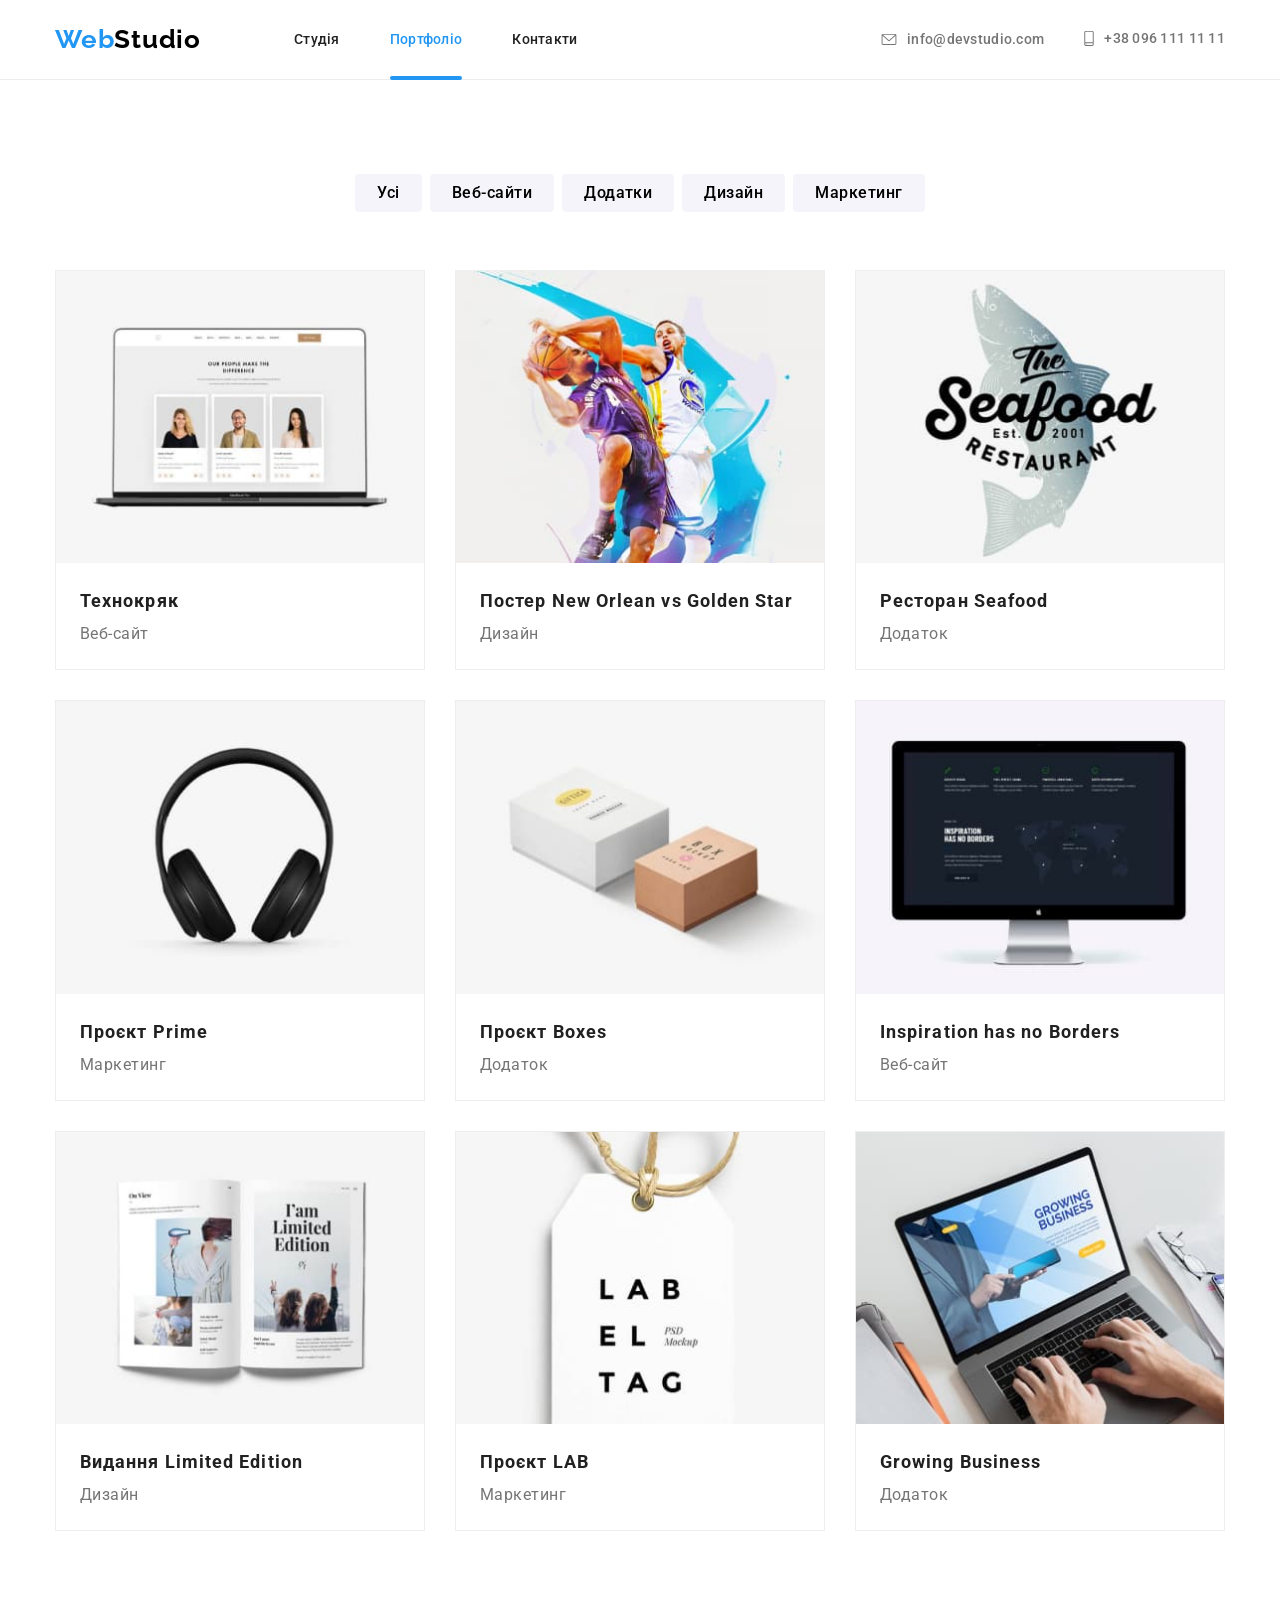
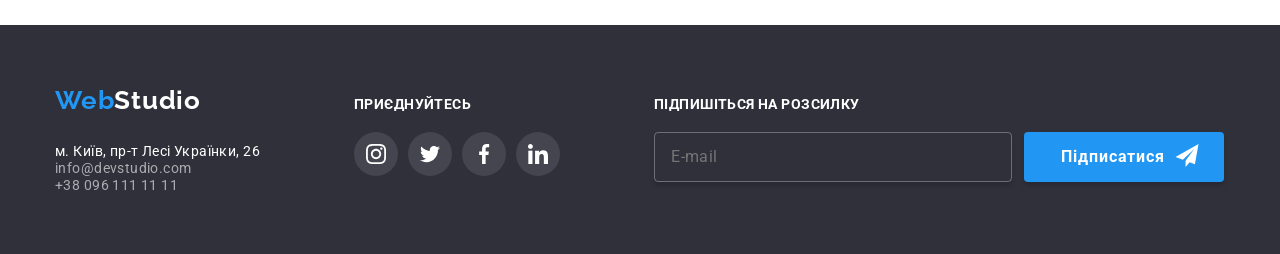
==== commit b376c605: "Merge 5e775b884713f8314d906ce4267317c20d7ca8f5 into efed3c1aa5bef08906f9811b4cfd574de091c05c" ====
--- a/portfolio.html
+++ b/portfolio.html
@@ -8,13 +8,12 @@
     <link rel="preconnect" href="https://fonts.gstatic.com" crossorigin />
     <link href="https://fonts.googleapis.com/css2?family=Raleway:wght@700&family=Roboto:wght@400;500;700;900&display=swap" rel="stylesheet" />
     <link rel="stylesheet" href="https://cdnjs.cloudflare.com/ajax/libs/modern-normalize/1.1.0/modern-normalize.min.css"/>
-    <link rel="stylesheet" href="./css/main.min.css">
+    <link rel="stylesheet" href="./sass/main.css">
 </head>
   <body>
     <header class="header">
       <div class="container header__container">
-          <a class="header__logo" href = "index.html"><span class="header__logo-web"> Web</span>
-              <span class="header__logo-studio">Studio</span></a>
+          <a class="header__logo" href = "index.html"><span class="header__logo-web"> Web</span><span class="header__logo-studio">Studio</span></a>
           <nav class="header__nav">
               <ul class="header__nav-list">
               <li><a class="header__nav-link" href = "index.html">Студія</a></li>
@@ -32,7 +31,32 @@
                       <svg class="header__tel-icon"><use href="./images/svg/icons.svg#icon-smartphone"></use></svg>+38 096 111 11 11</a>
               </li>
           </ul>
+          <button class="mobile_button" type="button" data-menu-button aria-expanded="false">
+            <svg class="mobile_button-icon">
+                <use class="mobile_button--close" href="./images/svg/icons.svg#icon-burger-close"></use>
+                <use class="mobile_button--open" href="./images/svg/icons.svg#icon-burger-open"></use>
+            </svg>
+          </button>
       </div>
+      <div class="mobile" data-menu>
+        <nav class="mobile__nav">
+          <ul class="mobile__nav-list">
+            <li class="mobile__nav-item"><a href="./index.html" class="mobile__nav-link">Студія</a></li>
+            <li class="mobile__nav-item"><a href="./portfolio.html" class="mobile__nav-link active">Портфоліо</a></li>
+            <li class="mobile__nav-item"><a href="" class="mobile__nav-link">Контакти</a></li>
+          </ul>
+        </nav>
+          <ul class="mobile__contacts-list">
+            <li class="mobile__contacts-item"><a class="mobile__contacts-link link mobile__contacts-link--blue" href="tel:+380961111111">+38 096 111 11 11</a></li>
+            <li class="mobile__contacts-item"><a class="mobile__contacts-link" href="mailto:info@devstudio.com">info@devstudio.com</a></li>
+          </ul>
+          <ul class="mobile__social-list">
+            <li class="mobile__social-item"><a class="mobile__social-link" href="">Instagram</a></li>
+            <li class="mobile__social-item"><a class="mobile__social-link" href="">Twitter</a></li>
+            <li class="mobile__social-item"><a class="mobile__social-link" href="">Facebook</a></li>
+            <li class="mobile__social-item"><a class="mobile__social-link" href="">LinkedIn</a></li>
+          </ul>
+        </div>
     </header>
 
     <main>
@@ -49,24 +73,103 @@
 
           <div class="projects">
             <ul class="projects__list">
-              <li class="projects__item"><a href="#"><div class="projects__img"><img src="./images/proj_1.jpg" alt="Ноутбук із зображенням команди співробітників" width="370" /><div class="projects__overlay"><p class="projects__overlay-text" > Ресурс пропонує комплексні пропозиції з різним рівнем функціоналу та сервісів. Все це дозволить відвідувачу отримати вичерпні відомості про компанію чи приватну особу.</p></div></div>
-                <div class="projects__description"><h3 class="projects__description-title">Технокряк</h3><p class="projects__description-text">Веб-сайт</p></div></a></li>
-              <li class="projects__item"><a href="#"><div class="projects__img"><img src="./images/proj_2.jpg" alt="Постер з гравцями баскетбольних команд New Orlean та Golden Star" width="370"/><div class="projects__overlay"><p class="projects__overlay-text" > Ресурс пропонує комплексні пропозиції з різним рівнем функціоналу та сервісів. Все це дозволить відвідувачу отримати вичерпні відомості про компанію чи приватну особу.</p></div></div>
+              <li class="projects__item"><a href="#">
+                <div class="projects__img">
+                  <picture>
+                    <source srcset="./images/portfolio/portfolio1-technokryak-370.jpg 1x, ./images/portfolio/portfolio1-technokryak-370@2.jpg 2x"media="(min-width: 1200px)" sizes="370px" width="370" height="294" type="image/jpg">
+                    <source srcset="./images/portfolio/portfolio1-technokryak-354.jpg 1x, ./images/portfolio/portfolio1-technokryak-354@2.jpg 2x"media="(min-width: 768px)" sizes="354px" width="354" height="294" type="image/jpg">
+                    <img srcset="./images/portfolio/portfolio1-technokryak-450.jpg 1x, ./images/portfolio/portfolio1-technokryak-450@2.jpg 2x"src="./images/portfolio/portfolio1-technokryak-450.jpg"alt="Ноутбук із зображенням команди співробітників"width="450" height="294"/>
+                  </picture>
+                  <div class="projects__overlay"><p class="projects__overlay-text" > Ресурс пропонує комплексні пропозиції з різним рівнем функціоналу та сервісів. Все це дозволить відвідувачу отримати вичерпні відомості про компанію чи приватну особу.</p></div>
+                </div>
+                <div class="projects__description"><h3 class="projects__description-title">Технокряк</h3><p class="projects__description-text">Веб-сайт</p></div></a>
+              </li>
+              <li class="projects__item"><a href="#">
+                <div class="projects__img">
+                  <picture>
+                    <source srcset="./images/portfolio/portfolio2-neworlean-370.jpg 1x, ./images/portfolio/portfolio2-neworlean-370@2.jpg 2x"media="(min-width: 1200px)" sizes="370px" width="370" height="294" type="image/jpg">
+                    <source srcset="./images/portfolio/portfolio2-neworlean-354.jpg 1x, ./images/portfolio/portfolio2-neworlean-354@2.jpg 2x"media="(min-width: 768px)" sizes="354px" width="354" height="294" type="image/jpg">
+                    <img srcset="./images/portfolio/portfolio2-neworlean-450.jpg 1x, ./images/portfolio/portfolio2-neworlean-450@2.jpg 2x"src="./images/portfolio/portfolio2-neworlean-450.jpg" alt="Постер з гравцями баскетбольних команд New Orlean та Golden Star" width="450" height="294"/>
+                  </picture>
+                  <div class="projects__overlay"><p class="projects__overlay-text" > Ресурс пропонує комплексні пропозиції з різним рівнем функціоналу та сервісів. Все це дозволить відвідувачу отримати вичерпні відомості про компанію чи приватну особу.</p></div>
+                </div>
                 <div class="projects__description"><h3 class="projects__description-title">Постер New Orlean vs Golden Star</h3><p class="projects__description-text">Дизайн</p></div></a></li>
-              <li class="projects__item"><a href="#"><div class="projects__img"><img src="./images/proj_3.jpg" alt="Ресторан з морепродуктами Seafood" width="370"/><div class="projects__overlay"><p class="projects__overlay-text" > Ресурс пропонує комплексні пропозиції з різним рівнем функціоналу та сервісів. Все це дозволить відвідувачу отримати вичерпні відомості про компанію чи приватну особу.</p></div></div>
+              <li class="projects__item"><a href="#">
+                <div class="projects__img">
+                  <picture>
+                    <source srcset="./images/portfolio/portfolio3-seafood-370.jpg 1x, ./images/portfolio/portfolio3-seafood-370@2.jpg 2x"media="(min-width: 1200px)" sizes="370px" width="370" height="294" type="image/jpg">
+                    <source srcset="./images/portfolio/portfolio3-seafood-354.jpg 1x, ./images/portfolio/portfolio3-seafood-354@2.jpg 2x"media="(min-width: 768px)" sizes="354px" width="354" height="294" type="image/jpg">
+                    <img srcset="./images/portfolio/portfolio3-seafood-450.jpg 1x, ./images/portfolio/portfolio3-seafood-450@2.jpg 2x"src="./images/portfolio/portfolio3-seafood-450.jpg"alt="Ресторан з морепродуктами Seafood"width="450" height="294"/>
+                  </picture>
+                  <div class="projects__overlay"><p class="projects__overlay-text" > Ресурс пропонує комплексні пропозиції з різним рівнем функціоналу та сервісів. Все це дозволить відвідувачу отримати вичерпні відомості про компанію чи приватну особу.</p></div>
+                </div>
                 <div class="projects__description"><h3 class="projects__description-title">Ресторан Seafood</h3><p class="projects__description-text">Додаток</p></div></a></li>
-              <li class="projects__item"><a href="#"><div class="projects__img"><img src="./images/proj_4.jpg" alt="Зображення навушників" width="370"/><div class="projects__overlay"><p class="projects__overlay-text" > Ресурс пропонує комплексні пропозиції з різним рівнем функціоналу та сервісів. Все це дозволить відвідувачу отримати вичерпні відомості про компанію чи приватну особу.</p></div></div>
-                <div class="projects__description"><h3 class="projects__description-title">Проєкт Prime</h3><p class="projects__description-text">Маркетинг</p></div></a></li>
-              <li class="projects__item"><a href="#"><div class="projects__img"><img src="./images/proj_5.jpg" alt="Зображення двох коробок" width="370"/><div class="projects__overlay"><p class="projects__overlay-text" > Ресурс пропонує комплексні пропозиції з різним рівнем функціоналу та сервісів. Все це дозволить відвідувачу отримати вичерпні відомості про компанію чи приватну особу.</p></div></div>
-                <div class="projects__description"><h3 class="projects__description-title">Проєкт Boxes</h3><p class="projects__description-text">Додаток</p></div></a></li>
-              <li class="projects__item"><a href="#"><div class="projects__img"><img src="./images/proj_6.jpg" alt="Монітор з надписом Inspiration has no Borders" width="370"/><div class="projects__overlay"><p class="projects__overlay-text" > Ресурс пропонує комплексні пропозиції з різним рівнем функціоналу та сервісів. Все це дозволить відвідувачу отримати вичерпні відомості про компанію чи приватну особу.</p></div></div>
-                <div class="projects__description"><h3 class="projects__description-title">Inspiration has no Borders</h3><p class="projects__description-text">Веб-сайт</p></div></a></li>
-              <li class="projects__item"><a href="#"><div class="projects__img"><img src="./images/proj_7.jpg" alt="Зображення журналу видання Limited Edition" width="370"/><div class="projects__overlay"><p class="projects__overlay-text" > Ресурс пропонує комплексні пропозиції з різним рівнем функціоналу та сервісів. Все це дозволить відвідувачу отримати вичерпні відомості про компанію чи приватну особу.</p></div></div>
-                <div class="projects__description"><h3 class="projects__description-title">Видання Limited Edition</h3><p class="projects__description-text">Дизайн</p></div></a></li>
-              <li class="projects__item"><a href="#"><div class="projects__img"><img src="./images/proj_8.jpg" alt="Зображення лейблу" width="370"/><div class="projects__overlay"><p class="projects__overlay-text" > Ресурс пропонує комплексні пропозиції з різним рівнем функціоналу та сервісів. Все це дозволить відвідувачу отримати вичерпні відомості про компанію чи приватну особу.</p></div></div>
-                <div class="projects__description"><h3 class="projects__description-title">Проєкт LAB</h3><p class="projects__description-text">Маркетинг</p></div></a></li>
-              <li class="projects__item"><a href="#"><div class="projects__img"><img src="./images/proj_9.jpg" alt="Ноутбук із зображенням сайту Growing Business" width="370"/><div class="projects__overlay"><p class="projects__overlay-text" > Ресурс пропонує комплексні пропозиції з різним рівнем функціоналу та сервісів. Все це дозволить відвідувачу отримати вичерпні відомості про компанію чи приватну особу.</p></div></div>
-                <div class="projects__description"><h3 class="projects__description-title">Growing Business</h3><p class="projects__description-text">Додаток</p></div></a></li>
+              <li class="projects__item"><a href="#">
+                <div class="projects__img">
+                  <picture>
+                    <source srcset="./images/portfolio/portfolio4-prime-370.jpg 1x, ./images/portfolio/portfolio4-prime-370@2.jpg 2x"media="(min-width: 1200px)" sizes="370px" width="370" height="294" type="image/jpg">
+                    <source srcset="./images/portfolio/portfolio4-prime-354.jpg 1x, ./images/portfolio/portfolio4-prime-354@2.jpg 2x"media="(min-width: 768px)" sizes="354px" width="354" height="294" type="image/jpg">
+                    <img srcset="./images/portfolio/portfolio4-prime-450.jpg 1x, ./images/portfolio/portfolio4-prime-450@2.jpg 2x"src="./images/portfolio/portfolio4-prime-450.jpg"alt="Зображення навушників"width="450" height="294"/>
+                  </picture>
+                  <div class="projects__overlay"><p class="projects__overlay-text" > Ресурс пропонує комплексні пропозиції з різним рівнем функціоналу та сервісів. Все це дозволить відвідувачу отримати вичерпні відомості про компанію чи приватну особу.</p></div>
+                </div>
+                <div class="projects__description"><h3 class="projects__description-title">Проєкт Prime</h3><p class="projects__description-text">Маркетинг</p></div></a>
+              </li>
+              <li class="projects__item"><a href="#">
+                <div class="projects__img">
+                  <picture>
+                    <source srcset="./images/portfolio/portfolio5-boxes-370.jpg 1x, ./images/portfolio/portfolio5-boxes-370@2.jpg 2x"media="(min-width: 1200px)" sizes="370px" width="370" height="294" type="image/jpg">
+                    <source srcset="./images/portfolio/portfolio5-boxes-354.jpg 1x, ./images/portfolio/portfolio5-boxes-354@2.jpg 2x"media="(min-width: 768px)" sizes="354px" width="354" height="294" type="image/jpg">
+                    <img srcset="./images/portfolio/portfolio5-boxes-450.jpg 1x, ./images/portfolio/portfolio5-boxes-450@2.jpg 2x"src="./images/portfolio/portfolio5-boxes-450.jpg"alt="Зображення двох коробок"width="450" height="294"/>
+                  </picture>
+                  <div class="projects__overlay"><p class="projects__overlay-text" > Ресурс пропонує комплексні пропозиції з різним рівнем функціоналу та сервісів. Все це дозволить відвідувачу отримати вичерпні відомості про компанію чи приватну особу.</p></div>
+                </div>
+                <div class="projects__description"><h3 class="projects__description-title">Проєкт Boxes</h3><p class="projects__description-text">Додаток</p></div></a>
+              </li>
+              <li class="projects__item"><a href="#">
+                <div class="projects__img">
+                  <picture>
+                    <source srcset="./images/portfolio/portfolio6-inspiration-370.jpg 1x, ./images/portfolio/portfolio6-inspiration-370@2.jpg 2x"media="(min-width: 1200px)" sizes="370px" width="370" height="294" type="image/jpg">
+                    <source srcset="./images/portfolio/portfolio6-inspiration-354.jpg 1x, ./images/portfolio/portfolio6-inspiration-354@2.jpg 2x"media="(min-width: 768px)" sizes="354px" width="354" height="294" type="image/jpg">
+                    <img srcset="./images/portfolio/portfolio6-inspiration-450.jpg 1x, ./images/portfolio/portfolio6-inspiration-450@2.jpg 2x"src="./images/portfolio/portfolio6-inspiration-450.jpg"alt="Монітор з надписом Inspiration has no Borders"width="450" height="294"/>
+                  </picture>
+                  <div class="projects__overlay"><p class="projects__overlay-text" > Ресурс пропонує комплексні пропозиції з різним рівнем функціоналу та сервісів. Все це дозволить відвідувачу отримати вичерпні відомості про компанію чи приватну особу.</p></div>
+                </div>
+                <div class="projects__description"><h3 class="projects__description-title">Inspiration has no Borders</h3><p class="projects__description-text">Веб-сайт</p></div></a>
+              </li>
+              <li class="projects__item"><a href="#">
+                <div class="projects__img">
+                <picture>
+                  <source srcset="./images/portfolio/portfolio7-limited-370.jpg 1x, ./images/portfolio/portfolio7-limited-370@2.jpg 2x"media="(min-width: 1200px)" sizes="370px" width="370" height="294" type="image/jpg">
+                  <source srcset="./images/portfolio/portfolio7-limited-354.jpg 1x, ./images/portfolio/portfolio7-limited-354@2.jpg 2x"media="(min-width: 768px)" sizes="354px" width="354" height="294" type="image/jpg">
+                  <img srcset="./images/portfolio/portfolio7-limited-450.jpg 1x, ./images/portfolio/portfolio7-limited-450@2.jpg 2x"src="./images/portfolio/portfolio7-limited-450.jpg"alt="Зображення журналу видання Limited Edition"width="450" height="294"/>
+                </picture>
+                <div class="projects__overlay"><p class="projects__overlay-text" > Ресурс пропонує комплексні пропозиції з різним рівнем функціоналу та сервісів. Все це дозволить відвідувачу отримати вичерпні відомості про компанію чи приватну особу.</p></div>
+                </div>
+                <div class="projects__description"><h3 class="projects__description-title">Видання Limited Edition</h3><p class="projects__description-text">Дизайн</p></div></a>
+              </li>
+              <li class="projects__item"><a href="#">
+                <div class="projects__img">
+                  <picture>
+                    <source srcset="./images/portfolio/portfolio8-lab-370.jpg 1x, ./images/portfolio/portfolio8-lab-370@2.jpg 2x"media="(min-width: 1200px)" sizes="370px" width="370" height="294" type="image/jpg">
+                    <source srcset="./images/portfolio/portfolio8-lab-354.jpg 1x, ./images/portfolio/portfolio8-lab-354@2.jpg 2x"media="(min-width: 768px)" sizes="354px" width="354" height="294" type="image/jpg">
+                    <img srcset="./images/portfolio/portfolio8-lab-450.jpg 1x, ./images/portfolio/portfolio8-lab-450@2.jpg 2x"src="./images/portfolio/portfolio8-lab-450.jpg"alt="Зображення лейблу"width="450" height="294"/>
+                  </picture>
+                  <div class="projects__overlay"><p class="projects__overlay-text" > Ресурс пропонує комплексні пропозиції з різним рівнем функціоналу та сервісів. Все це дозволить відвідувачу отримати вичерпні відомості про компанію чи приватну особу.</p></div>
+                </div>
+                <div class="projects__description"><h3 class="projects__description-title">Проєкт LAB</h3><p class="projects__description-text">Маркетинг</p></div></a>
+              </li>
+              <li class="projects__item"><a href="#">
+                <div class="projects__img">
+                  <picture>
+                    <source srcset="./images/portfolio/portfolio9-growing-370.jpg 1x, ./images/portfolio/portfolio9-growing-370@2.jpg 2x"media="(min-width: 1200px)" sizes="370px" width="370" height="294" type="image/jpg">
+                    <source srcset="./images/portfolio/portfolio9-growing-354.jpg 1x, ./images/portfolio/portfolio9-growing-354@2.jpg 2x"media="(min-width: 768px)" sizes="354px" width="354" height="294" type="image/jpg">
+                    <img srcset="./images/portfolio/portfolio9-growing-450.jpg 1x, ./images/portfolio/portfolio9-growing-450@2.jpg 2x"src="./images/portfolio/portfolio9-growing-450.jpg"alt="Ноутбук із зображенням сайту Growing Business"width="450" height="294"/>
+                  </picture>
+                  <div class="projects__overlay"><p class="projects__overlay-text"> Ресурс пропонує комплексні пропозиції з різним рівнем функціоналу та сервісів. Все це дозволить відвідувачу отримати вичерпні відомості про компанію чи приватну особу.</p></div>
+                </div>
+                <div class="projects__description"><h3 class="projects__description-title">Growing Business</h3><p class="projects__description-text">Додаток</p></div></a>
+              </li>
             </ul>
           </div>
         </div>
@@ -101,6 +204,9 @@
               </form>
           </div>
       </div>
-    </footer>
+  </footer>
+
+    <script src="./js/mobile-nav.js"></script>
+    <script src="./js/filter.js"></script>
   </body>
 </html>
--- a/sass/main.css
+++ b/sass/main.css
@@ -0,0 +1,1597 @@
+body {
+  font-family: "Roboto", sans-serif;
+  font-style: normal;
+  line-height: normal;
+  font-size: 14px;
+  font-weight: 400;
+  background-color: var(--white);
+}
+body.no-scroll {
+  overflow: hidden;
+}
+body .container {
+  padding: 0 15px;
+  margin-left: auto;
+  margin-right: auto;
+}
+@media screen and (min-width: 480px) {
+  body .container {
+    max-width: 480px;
+  }
+}
+@media screen and (min-width: 768px) {
+  body .container {
+    max-width: 768px;
+  }
+}
+@media screen and (min-width: 1200px) {
+  body .container {
+    max-width: 1200px;
+  }
+}
+body section {
+  padding-top: 60px;
+  padding-bottom: 60px;
+}
+@media screen and (min-width: 1200px) {
+  body section {
+    padding-top: 94px;
+    padding-bottom: 94px;
+  }
+}
+
+h1,
+h2,
+h3,
+h4,
+h5,
+h6,
+p {
+  margin: 0;
+}
+
+a {
+  text-decoration: none;
+}
+
+img {
+  display: block;
+  max-width: 100%;
+  height: auto;
+}
+
+ul,
+li {
+  margin: 0;
+  padding: 0;
+  list-style: none;
+}
+
+:root {
+  --brand-color: #2196F3;
+  --brand-color_hover: #188ce8;
+  --black: #000000;
+  --black_lighter: #212121;
+  --gray: #757575;
+  --gray_border: #ECECEC;
+  --white: #FFFFFF;
+  --black_gray: #2F303A;
+  --white_gray: #F5F4FA;
+  --icon_color: #afb1b8;
+}
+
+.hide {
+  position: absolute;
+  width: 1px;
+  height: 1px;
+  margin: -1px;
+  border: 0;
+  padding: 0;
+  white-space: nowrap;
+  -webkit-clip-path: inset(100%);
+          clip-path: inset(100%);
+  clip: rect(0 0 0 0);
+  overflow: hidden;
+}
+
+.logo, .footer__logo, .header__logo {
+  font-family: "Raleway", sans-serif;
+  font-size: 26px;
+  font-weight: 700;
+  letter-spacing: 0.78px;
+  display: block;
+}
+
+@media screen and (max-width: 479px) {
+  .header__logo {
+    padding-top: 14px;
+    padding-bottom: 15px;
+    font-size: 24px;
+    letter-spacing: 0.72px;
+    margin-right: 0px;
+    margin-left: 0px;
+  }
+}
+@media screen and (min-width: 480px) {
+  .header__logo {
+    padding-top: 14px;
+    padding-bottom: 15px;
+    font-size: 24px;
+    letter-spacing: 0.72px;
+    margin-right: 0px;
+    margin-left: 0px;
+  }
+}
+@media screen and (min-width: 768px) {
+  .header__logo {
+    padding-top: 24px;
+    padding-bottom: 25px;
+    font-size: 24px;
+    letter-spacing: 0.72px;
+    margin-right: 88px;
+    margin-left: 0px;
+  }
+}
+@media screen and (min-width: 1200px) {
+  .header__logo {
+    padding-top: 24px;
+    padding-bottom: 25px;
+    font-size: 26px;
+    letter-spacing: 0.78px;
+    margin-right: 93px;
+    margin-left: 0px;
+  }
+}
+.header__logo-web {
+  color: var(--brand-color);
+}
+.header__logo-studio {
+  color: var(--black);
+}
+
+.footer__logo {
+  margin-bottom: 28px;
+}
+@media screen and (max-width: 479px) {
+  .footer__logo {
+    font-size: 24px;
+    letter-spacing: 0.72px;
+  }
+}
+@media screen and (min-width: 480px) {
+  .footer__logo {
+    font-size: 24px;
+    letter-spacing: 0.72px;
+  }
+}
+@media screen and (min-width: 768px) {
+  .footer__logo {
+    font-size: 24px;
+    letter-spacing: 0.72px;
+  }
+}
+@media screen and (min-width: 1200px) {
+  .footer__logo {
+    font-size: 26px;
+    letter-spacing: 0.78px;
+  }
+}
+.footer__logo-web {
+  color: var(--brand-color);
+}
+.footer__logo-studio {
+  color: var(--white);
+}
+
+.header {
+  display: block;
+  border-bottom: 1px solid var(--gray_border);
+}
+.header__container, .header__nav-list, .header__contacts-list {
+  display: flex;
+  justify-content: space-between;
+  align-items: center;
+}
+@media screen and (min-width: 480px) {
+  .header .container {
+    max-width: 100%;
+  }
+}
+@media screen and (min-width: 768px) {
+  .header .container {
+    max-width: 768px;
+  }
+}
+@media screen and (min-width: 1200px) {
+  .header .container {
+    max-width: 1200px;
+  }
+}
+@media screen and (min-width: 768px) {
+  .header__container {
+    padding: 0;
+  }
+}
+@media screen and (min-width: 1200px) {
+  .header__container {
+    padding: 0;
+  }
+}
+@media screen and (min-width: 480px) {
+  .header__nav-list, .header__contacts-list {
+    display: none;
+  }
+}
+@media screen and (max-width: 479px) {
+  .header__nav-list, .header__contacts-list {
+    display: none;
+  }
+}
+@media screen and (min-width: 768px) {
+  .header__nav {
+    display: flex;
+    margin: 0px;
+  }
+}
+.header__nav-list {
+  list-style: none;
+  gap: 50px;
+}
+@media screen and (min-width: 768px) {
+  .header__nav-list {
+    display: flex;
+  }
+}
+.header__nav-link {
+  font-weight: 500;
+  line-height: 171.43%;
+  letter-spacing: 0.28px;
+  color: var(--black_lighter);
+  padding: 32px 0;
+  transition-property: color;
+  transition-duration: 250ms;
+  transition-timing-function: cubic-bezier(0.4, 0, 0.2, 1);
+}
+.header__nav-link:hover, .header__nav-link:focus {
+  color: var(--brand-color);
+}
+.header__nav-list .header__nav-link {
+  position: relative;
+}
+.header__nav-list .header__nav-link.active::after {
+  content: "";
+  position: absolute;
+  display: block;
+  width: 100%;
+  height: 4px;
+  border-radius: 2px;
+  background-color: var(--brand-color);
+}
+@media screen and (min-width: 768px) {
+  .header__nav-list .header__nav-link.active::after {
+    bottom: 1px;
+  }
+}
+@media screen and (min-width: 1200px) {
+  .header__nav-list .header__nav-link.active::after {
+    bottom: -1px;
+  }
+}
+.header__contacts-list {
+  font-style: normal;
+  margin-left: auto;
+}
+@media screen and (min-width: 768px) {
+  .header__contacts-list {
+    margin-left: auto;
+    margin-right: 0px;
+    display: flex;
+    align-items: flex-start;
+    flex-direction: column;
+    gap: 10px;
+  }
+}
+@media screen and (min-width: 1200px) {
+  .header__contacts-list {
+    margin-right: 0px;
+    flex-direction: row;
+    align-items: center;
+    gap: 40px;
+  }
+}
+.header__contacts-link {
+  display: inline-flex;
+  align-items: center;
+  color: var(--gray);
+  font-weight: 500;
+  letter-spacing: 0.28px;
+  padding: 32px 0;
+  transition-property: color;
+  transition-duration: 250ms;
+  transition-timing-function: cubic-bezier(0.4, 0, 0.2, 1);
+}
+@media screen and (min-width: 768px) {
+  .header__contacts-link {
+    font-size: 12px;
+    padding: 0px;
+  }
+}
+@media screen and (min-width: 1200px) {
+  .header__contacts-link {
+    font-size: inherit;
+  }
+}
+.header__contacts-link:hover, .header__contacts-link:focus {
+  color: var(--brand-color);
+}
+.header__mail-icon, .header__tel-icon {
+  margin-right: 10px;
+  fill: currentColor;
+}
+.header__mail-icon {
+  width: 16px;
+  height: 12px;
+}
+.header__tel-icon {
+  width: 10px;
+  height: 16px;
+}
+.header .active {
+  color: var(--brand-color);
+}
+
+.mobile_button {
+  position: relative;
+  padding: 0;
+  border: none;
+  background-color: transparent;
+  z-index: 100;
+  cursor: pointer;
+}
+@media screen and (max-width: 479px) {
+  .mobile_button {
+    margin-right: 0px;
+    margin-left: 0px;
+  }
+}
+@media screen and (min-width: 480px) {
+  .mobile_button {
+    margin-right: 0px;
+    margin-left: 0px;
+  }
+}
+@media screen and (min-width: 768px) {
+  .mobile_button {
+    display: none;
+  }
+}
+@media screen and (min-width: 1200px) {
+  .mobile_button {
+    display: none;
+  }
+}
+
+.mobile_button-icon {
+  width: 40px;
+  height: 40px;
+  transition-property: all;
+  transition-duration: 250ms;
+  transition-timing-function: cubic-bezier(0.4, 0, 0.2, 1);
+}
+
+.mobile_button:hover .mobile_button-icon, .mobile_button:focus .mobile_button-icon {
+  fill: var(--brand-color);
+}
+
+.mobile_button--close {
+  opacity: 0;
+}
+
+.mobile_button.is-open .mobile_button--close {
+  opacity: 1;
+}
+
+.mobile_button.is-open .mobile_button--open {
+  opacity: 0;
+}
+
+.mobile {
+  display: flex;
+  flex-direction: column;
+  position: fixed;
+  background-color: #fff;
+  width: 100%;
+  height: 100%;
+  top: 0;
+  left: 0;
+  padding: 48px 40px;
+  z-index: 20;
+  transform: translateX(100%);
+  transition-duration: 250ms;
+  transition-timing-function: cubic-bezier(0.4, 0, 0.2, 1);
+}
+@media screen and (min-width: 768px) {
+  .mobile {
+    display: none;
+  }
+}
+@media screen and (min-width: 1200px) {
+  .mobile {
+    display: none;
+  }
+}
+
+.mobile.is-open {
+  transform: translateX(0);
+}
+
+.mobile__nav-item:not(:last-child) {
+  margin-bottom: 32px;
+}
+
+.mobile__contacts-list {
+  margin-bottom: 64px;
+  margin-top: auto;
+}
+
+.mobile__contacts-item:not(:last-child) {
+  margin-bottom: 32px;
+}
+
+.mobile__nav-link {
+  font-weight: 500;
+  font-size: 40px;
+  letter-spacing: 0.8px;
+  color: var(--black_lighter);
+  transition-property: color;
+  transition-duration: 250ms;
+  transition-timing-function: cubic-bezier(0.4, 0, 0.2, 1);
+}
+.mobile__nav-link:hover, .mobile__nav-link:focus {
+  color: var(--brand-color);
+}
+
+.mobile__contacts-link {
+  font-weight: 500;
+  font-size: 24px;
+  letter-spacing: 0.48px;
+  color: var(--gray);
+  transition-property: color;
+  transition-duration: 250ms;
+  transition-timing-function: cubic-bezier(0.4, 0, 0.2, 1);
+}
+.mobile__contacts-link:hover, .mobile__contacts-link:focus {
+  color: var(--brand-color);
+}
+
+.mobile__contacts-link--blue {
+  font-size: 34px;
+  font-weight: 500;
+  letter-spacing: 0.68px;
+  color: var(--brand-color);
+}
+
+.mobile__social-list {
+  display: flex;
+  flex-wrap: wrap;
+}
+
+.mobile__social-item {
+  display: flex;
+}
+
+.mobile__social-item:not(:last-child) {
+  margin-right: 10px;
+}
+
+.mobile__social-item:not(:last-child)::after {
+  content: "";
+  width: 1px;
+  height: 100%;
+  margin-left: 10px;
+  background-color: rgba(33, 33, 33, 0.2);
+  display: block;
+}
+
+.mobile__social-link {
+  font-weight: 500;
+  font-size: 18px;
+  line-height: 1.22;
+  letter-spacing: 0.36px;
+  color: var(--brand-color);
+}
+
+.footer {
+  background-color: var(--black_gray);
+  padding-top: 60px;
+  padding-bottom: 60px;
+}
+.footer__list {
+  list-style: none;
+}
+.footer .container {
+  text-align: center;
+}
+@media screen and (min-width: 768px) {
+  .footer .container {
+    display: flex;
+    justify-content: space-between;
+    flex-wrap: wrap;
+  }
+}
+@media screen and (min-width: 1200px) {
+  .footer .container {
+    flex-wrap: nowrap;
+    text-align: start;
+    align-items: baseline;
+  }
+}
+.footer__social-text, .footer__subscribe-text {
+  color: var(--white);
+  font-weight: 700;
+  letter-spacing: 0.42px;
+  text-transform: uppercase;
+  margin-bottom: 20px;
+}
+.footer__address-item:not(:last-child) {
+  margin-bottom: 12px;
+}
+.footer__address-location, .footer__address-tel, .footer__address-mail {
+  line-height: 114.29%;
+  letter-spacing: 0.42px;
+  color: var(--white);
+  transition-property: color;
+  transition-duration: 250ms;
+  transition-timing-function: cubic-bezier(0.4, 0, 0.2, 1);
+}
+.footer__address-location:hover, .footer__address-tel:hover, .footer__address-mail:hover, .footer__address-location:focus, .footer__address-tel:focus, .footer__address-mail:focus {
+  color: var(--brand-color);
+}
+.footer__address-list {
+  font-style: normal;
+}
+.footer__address-tel, .footer__address-mail {
+  color: rgba(255, 255, 255, 0.6);
+}
+.footer__address-tel:hover, .footer__address-mail:hover, .footer__address-tel:focus, .footer__address-mail:focus {
+  color: var(--brand-color);
+}
+.footer__contacts {
+  margin-bottom: 60px;
+}
+@media screen and (min-width: 768px) {
+  .footer__contacts {
+    flex-basis: 50%;
+    margin-left: 0px;
+    margin-right: 0px;
+  }
+}
+@media screen and (min-width: 1200px) {
+  .footer__contacts {
+    flex-basis: content;
+    margin-right: 94px;
+    margin-bottom: 0px;
+  }
+}
+.footer__social {
+  margin-bottom: 60px;
+}
+.footer__social-list {
+  display: flex;
+  flex-wrap: wrap;
+  width: 100%;
+  padding-bottom: 24px;
+  justify-content: center;
+  gap: 10px;
+  justify-content: center;
+  padding: 0;
+}
+@media screen and (min-width: 1200px) {
+  .footer__social-list {
+    padding-bottom: 30px;
+  }
+}
+.footer__social-list li {
+  width: 44px;
+  height: 44px;
+}
+@media screen and (min-width: 768px) {
+  .footer__social-list {
+    padding: 0px;
+  }
+}
+@media screen and (min-width: 1200px) {
+  .footer__social-list {
+    padding: 0px;
+  }
+}
+@media screen and (min-width: 768px) {
+  .footer__social {
+    flex-basis: 50%;
+    margin-bottom: 0px;
+    margin-left: 0px;
+    margin-right: 0px;
+  }
+}
+@media screen and (min-width: 1200px) {
+  .footer__social {
+    flex-basis: content;
+    margin-right: 94px;
+    margin-bottom: 0px;
+  }
+}
+.footer__social-icon {
+  display: flex;
+  width: 100%;
+  height: 100%;
+  justify-content: center;
+  align-items: center;
+  border-radius: 50%;
+  color: var(--icon_color);
+  fill: currentColor;
+  transition-property: all;
+  transition-duration: 250ms;
+  transition-timing-function: cubic-bezier(0.4, 0, 0.2, 1);
+  background-color: rgba(255, 255, 255, 0.1);
+  color: var(--white);
+}
+.footer__social-icon:hover, .footer__social-icon:focus {
+  background-color: var(--brand-color);
+  color: var(--white);
+  outline: none;
+}
+.footer__subscribe {
+  flex-grow: 1;
+}
+.footer__form {
+  display: flex;
+  flex-direction: column;
+}
+@media screen and (min-width: 1200px) {
+  .footer__form {
+    flex-direction: row;
+  }
+}
+.footer__form input {
+  padding-left: 16px;
+  padding-bottom: 15px;
+  padding-top: 15px;
+}
+.footer__form-input {
+  width: 100%;
+  max-width: 450px;
+  flex-grow: 1;
+  font-size: 16px;
+  line-height: 125%;
+  letter-spacing: 0.48px;
+  max-height: 50px;
+  border-radius: 4px;
+  background-color: rgba(33, 150, 243, 0);
+  border: 1px solid rgba(255, 255, 255, 0.3);
+  box-shadow: 0px 4px 4px 0px rgba(0, 0, 0, 0.15);
+  color: var(--white);
+  margin-bottom: 20px;
+  margin-left: auto;
+  margin-right: auto;
+}
+.footer__form-input:focus {
+  outline: 1px solid var(--brand-color);
+}
+@media screen and (min-width: 1200px) {
+  .footer__form-input {
+    margin: 0px;
+    max-width: 358px;
+  }
+}
+.footer__form-button {
+  color: var(--white);
+  background-color: var(--brand-color);
+  font-weight: 700;
+  font-size: 16px;
+  line-height: 187.5%;
+  text-align: center;
+  letter-spacing: 0.96px;
+  box-shadow: 0px 4px 4px 0px rgba(0, 0, 0, 0.15);
+  border-radius: 4px;
+  border: none;
+  cursor: pointer;
+  transition-property: background-color;
+  transition-duration: 250ms;
+  transition-timing-function: cubic-bezier(0.4, 0, 0.2, 1);
+  display: inline;
+  align-items: center;
+  position: relative;
+  min-width: 200px;
+  padding-right: 28px;
+  padding-top: 10px;
+  padding-bottom: 10px;
+  max-height: 50px;
+  margin-left: auto;
+  margin-right: auto;
+}
+.footer__form-button:hover, .footer__form-button:focus {
+  background-color: var(--brand-color_hover);
+}
+@media screen and (max-width: 245px) {
+  .footer__form-button {
+    width: 100%;
+    min-width: 0px;
+    padding-right: 0px;
+    padding-left: 0px;
+  }
+}
+@media screen and (min-width: 1200px) {
+  .footer__form-button {
+    max-height: 50px;
+    margin-left: 12px;
+    margin-right: 0px;
+  }
+}
+.footer__form-icon {
+  position: absolute;
+  fill: var(--white);
+  width: 24px;
+  height: 24px;
+  margin-left: 10px;
+  top: 12px;
+}
+@media screen and (max-width: 245px) {
+  .footer__form-icon {
+    display: none;
+  }
+}
+
+.hero {
+  background-color: var(--black_gray);
+  text-align: center;
+  background-image: linear-gradient(rgba(47, 48, 58, 0.4), rgba(47, 48, 58, 0.4)), url("../images/hero/hero-480.jpg");
+  background-position: center;
+  background-repeat: no-repeat;
+  background-size: cover;
+  padding: 118px 0;
+}
+@media screen and (min-device-pixel-ratio: 2), screen and (-moz-min-device-pixel-ratio: 2), screen and (-webkit-min-device-pixel-ratio: 2), screen and (min-resolution: 192dpi), screen and (min-resolution: 2dppx) {
+  .hero {
+    padding: 118px 0;
+    background-image: linear-gradient(rgba(47, 48, 58, 0.4), rgba(47, 48, 58, 0.4)), url(../images/hero/hero-480@2.jpg);
+  }
+}
+@media screen and (min-width: 768px) {
+  .hero {
+    padding: 118px 0;
+    background-image: linear-gradient(rgba(47, 48, 58, 0.4), rgba(47, 48, 58, 0.4)), url(../images/hero/hero-768.jpg);
+  }
+}
+@media screen and (min-width: 768px) and (min-device-pixel-ratio: 2), screen and (min-width: 768px) and (-moz-min-device-pixel-ratio: 2), screen and (min-width: 768px) and (-webkit-min-device-pixel-ratio: 2), screen and (min-width: 768px) and (min-resolution: 192dpi), screen and (min-width: 768px) and (min-resolution: 2dppx) {
+  .hero {
+    background-image: linear-gradient(rgba(47, 48, 58, 0.4), rgba(47, 48, 58, 0.4)), url(../images/hero/hero-768@2.jpg);
+  }
+}
+@media screen and (min-width: 1200px) {
+  .hero {
+    padding: 200px 0;
+    background-image: linear-gradient(rgba(47, 48, 58, 0.4), rgba(47, 48, 58, 0.4)), url(../images/hero/hero-1600.jpg);
+  }
+}
+@media screen and (min-width: 1200px) and (min-device-pixel-ratio: 2), screen and (min-width: 1200px) and (-moz-min-device-pixel-ratio: 2), screen and (min-width: 1200px) and (-webkit-min-device-pixel-ratio: 2), screen and (min-width: 1200px) and (min-resolution: 192dpi), screen and (min-width: 1200px) and (min-resolution: 2dppx) {
+  .hero {
+    background-image: linear-gradient(rgba(47, 48, 58, 0.4), rgba(47, 48, 58, 0.4)), url(../images/hero/hero-1600@2.jpg);
+  }
+}
+.hero__title {
+  color: var(--white);
+  text-align: center;
+  font-size: 26px;
+  font-weight: 900;
+  line-height: 161.54%;
+  letter-spacing: 1.56px;
+  text-transform: uppercase;
+  max-width: 360px;
+  margin-bottom: 30px;
+  margin-left: auto;
+  margin-right: auto;
+}
+@media screen and (min-width: 1200px) {
+  .hero__title {
+    max-width: 696px;
+    font-size: 44px;
+    font-weight: 900;
+    line-height: 136.36%;
+    letter-spacing: 2.64px;
+  }
+}
+.hero__button {
+  color: var(--white);
+  background-color: var(--brand-color);
+  font-weight: 700;
+  font-size: 16px;
+  line-height: 187.5%;
+  text-align: center;
+  letter-spacing: 0.96px;
+  box-shadow: 0px 4px 4px 0px rgba(0, 0, 0, 0.15);
+  border-radius: 4px;
+  border: none;
+  cursor: pointer;
+  transition-property: background-color;
+  transition-duration: 250ms;
+  transition-timing-function: cubic-bezier(0.4, 0, 0.2, 1);
+  padding: 10px 24px 10px 24px;
+}
+.hero__button:hover, .hero__button:focus {
+  background-color: var(--brand-color_hover);
+}
+
+.backdrop {
+  position: fixed;
+  top: 0;
+  left: 0;
+  width: 100%;
+  height: 100%;
+  background-color: rgba(0, 0, 0, 0.2);
+  opacity: 1;
+  transition-duration: 250ms;
+  transition-timing-function: cubic-bezier(0.4, 0, 0.2, 1);
+  z-index: 9999;
+}
+.backdrop.is-hidden {
+  opacity: 0;
+  pointer-events: none;
+}
+.backdrop.is-hidden .modal {
+  transform: translate(-50%, -50%) scale(0);
+}
+
+.modal {
+  position: absolute;
+  top: 50%;
+  left: 50%;
+  transform: translate(-50%, -50%) scale(1);
+  width: 100%;
+  max-width: 450px;
+  min-height: 609px;
+  background-color: var(--white);
+  opacity: 1;
+  border-radius: 4px;
+  box-shadow: 0px 2px 1px 0px rgba(0, 0, 0, 0.2), 0px 1px 1px 0px rgba(0, 0, 0, 0.14), 0px 1px 3px 0px rgba(0, 0, 0, 0.12);
+  transition-duration: 250ms;
+  transition-timing-function: cubic-bezier(0.4, 0, 0.2, 1);
+}
+@media screen and (min-width: 1200px) {
+  .modal {
+    min-width: 528px;
+    min-height: 581px;
+  }
+}
+.modal__button {
+  display: flex;
+  position: absolute;
+  top: 8px;
+  right: 8px;
+  width: 30px;
+  height: 30px;
+  align-items: center;
+  border-radius: 50%;
+  background-color: var(--white);
+  border: 1px solid rgba(0, 0, 0, 0.1);
+  cursor: pointer;
+  transition-property: background-color;
+  transition-duration: 250ms;
+  transition-timing-function: cubic-bezier(0.4, 0, 0.2, 1);
+}
+.modal__icon {
+  width: 18px;
+  height: 18px;
+  color: var(--black);
+  fill: currentColor;
+  transition-property: all;
+  transition-duration: 250ms;
+  transition-timing-function: cubic-bezier(0.4, 0, 0.2, 1);
+}
+.modal__button:hover .modal__icon, .modal__button:focus .modal__icon {
+  color: var(--brand-color);
+}
+.modal__window {
+  padding: 40px;
+}
+.modal__window-title {
+  font-weight: 700;
+  font-size: 20px;
+  text-align: center;
+  letter-spacing: 0.6px;
+  color: var(--black_lighter);
+  margin-bottom: 12px;
+}
+@media screen and (min-width: 480px) {
+  .modal__window-title {
+    max-width: 370px;
+  }
+}
+@media screen and (min-width: 768px) {
+  .modal__window-title {
+    max-width: 370px;
+  }
+}
+@media screen and (min-width: 1200px) {
+  .modal__window-title {
+    max-width: 448px;
+  }
+}
+.modal__form-list {
+  max-width: 370px;
+}
+@media screen and (min-width: 1200px) {
+  .modal__form-list {
+    max-width: 448px;
+  }
+}
+.modal__form-item {
+  margin-bottom: 10px;
+  position: relative;
+}
+.modal__form-item input {
+  padding-left: 42px;
+  font-size: 16px;
+}
+.modal__form-icon {
+  position: absolute;
+  width: 18px;
+  height: 18px;
+  left: 0;
+  margin-top: 11px;
+  margin-left: 12px;
+  transition-property: fill;
+  transition-duration: 250ms;
+  transition-timing-function: cubic-bezier(0.4, 0, 0.2, 1);
+}
+.modal__form-input {
+  padding-top: 10px;
+  padding-bottom: 10px;
+  width: 100%;
+  border-radius: 4px;
+  border: 1px solid rgba(33, 33, 33, 0.2);
+  transition-property: outline;
+  transition-duration: 250ms;
+  transition-timing-function: cubic-bezier(0.4, 0, 0.2, 1);
+}
+.modal__form-input:focus {
+  outline: 1px solid var(--brand-color);
+}
+.modal__form-input:focus + .modal__form-icon {
+  fill: var(--brand-color);
+}
+.modal__form-comment textarea {
+  padding: 12px 16px;
+}
+.modal__form-textarea {
+  resize: none;
+  min-height: 120px;
+  width: 100%;
+  max-width: 370px;
+  border-radius: 4px;
+  border: 1px solid rgba(33, 33, 33, 0.2);
+  transition-property: outline;
+  transition-duration: 250ms;
+  transition-timing-function: cubic-bezier(0.4, 0, 0.2, 1);
+}
+@media screen and (min-width: 1200px) {
+  .modal__form-textarea {
+    min-width: 448px;
+  }
+}
+.modal__form-textarea:focus {
+  outline: 1px solid var(--brand-color);
+}
+.modal__form-textarea::-moz-placeholder {
+  font-size: 12px;
+  letter-spacing: 0.12px;
+  color: rgba(117, 117, 117, 0.5);
+}
+.modal__form-textarea::placeholder {
+  font-size: 12px;
+  letter-spacing: 0.12px;
+  color: rgba(117, 117, 117, 0.5);
+}
+.modal__form::-moz-placeholder {
+  font-size: 12px;
+  letter-spacing: 0.12px;
+  color: var(--black);
+}
+.modal__form::placeholder {
+  font-size: 12px;
+  letter-spacing: 0.12px;
+  color: var(--black);
+}
+.modal__form-label {
+  display: inline-block;
+  font-size: 12px;
+  letter-spacing: 0.12px;
+  color: var(--gray);
+  margin-bottom: 4px;
+}
+.modal__form-checkbox {
+  display: flex;
+  justify-content: center;
+  align-items: center;
+  font-size: 12px;
+  line-height: 171.43%;
+  letter-spacing: 0.36px;
+  color: var(--gray);
+  cursor: pointer;
+  margin-top: 20px;
+}
+@media screen and (min-width: 1200px) {
+  .modal__form-checkbox {
+    font-size: inherit;
+    letter-spacing: 0.42px;
+  }
+}
+.modal__form-link {
+  font-size: 12px;
+  line-height: 171.43%;
+  letter-spacing: 0.36px;
+  text-decoration-line: underline;
+  color: var(--brand-color);
+}
+@media screen and (min-width: 1200px) {
+  .modal__form-link {
+    font-size: inherit;
+    letter-spacing: 0.42px;
+  }
+}
+.modal__form-submit {
+  color: var(--white);
+  background-color: var(--brand-color);
+  font-weight: 700;
+  font-size: 16px;
+  line-height: 187.5%;
+  text-align: center;
+  letter-spacing: 0.96px;
+  box-shadow: 0px 4px 4px 0px rgba(0, 0, 0, 0.15);
+  border-radius: 4px;
+  border: none;
+  cursor: pointer;
+  transition-property: background-color;
+  transition-duration: 250ms;
+  transition-timing-function: cubic-bezier(0.4, 0, 0.2, 1);
+  display: flex;
+  margin-left: auto;
+  margin-right: auto;
+  padding: 10px 52px 10px 52px;
+  margin-top: 30px;
+}
+.modal__form-submit:hover, .modal__form-submit:focus {
+  background-color: var(--brand-color_hover);
+}
+@media screen and (max-width: 280px) {
+  .modal__form-submit {
+    width: 100%;
+    padding-right: 18.57%;
+    padding-left: 18.57%;
+  }
+}
+
+.check__icon {
+  width: 16px;
+  height: 15px;
+}
+
+.checkbox {
+  position: absolute;
+  width: 1px;
+  height: 1px;
+  margin: -1px;
+  padding: 0;
+  overflow: hidden;
+  border: 0;
+  clip: rect(0 0 0 0);
+  transition: border 250ms cubic-bezier(0.4, 0, 0.2, 1);
+}
+
+.check {
+  display: flex;
+  width: 16px;
+  height: 15px;
+  border: 2px solid var(--black);
+  border-radius: 2px;
+  margin-right: 8px;
+  fill: transparent;
+  transition-duration: 250ms;
+  transition-timing-function: cubic-bezier(0.4, 0, 0.2, 1);
+}
+
+.checkbox:checked + .check {
+  background-color: var(--brand-color);
+  border: none;
+  fill: var(--white);
+  transition-duration: 250ms;
+  transition-timing-function: cubic-bezier(0.4, 0, 0.2, 1);
+}
+
+section.features {
+  padding-top: 60px;
+  padding-bottom: 60px;
+  margin: auto;
+}
+@media screen and (min-width: 1200px) {
+  section.features {
+    padding-top: 94px;
+    padding-bottom: 0px;
+  }
+}
+
+.features__list {
+  background-color: var(--white);
+  display: flex;
+  justify-content: center;
+  flex-wrap: wrap;
+  gap: 30px;
+}
+@media screen and (min-width: 768px) {
+  .features__list {
+    flex-wrap: wrap;
+    justify-content: center;
+  }
+}
+@media screen and (min-width: 1200px) {
+  .features__list {
+    flex-wrap: nowrap;
+    justify-content: center;
+  }
+}
+@media screen and (min-width: 480px) {
+  .features__item {
+    max-width: 450px;
+    margin: 0px;
+  }
+}
+@media screen and (min-width: 768px) {
+  .features__item {
+    flex-basis: calc((100% - 60px) / 2);
+    max-width: 354px;
+    margin: 0px;
+  }
+}
+@media screen and (min-width: 1200px) {
+  .features__item {
+    flex-basis: calc((100% - 90px) / 4);
+    max-width: 270px;
+    margin: 0px;
+  }
+}
+.features__title {
+  color: var(--black_lighter);
+  font-weight: 700;
+  letter-spacing: 0.42px;
+  text-transform: uppercase;
+  text-align: center;
+  margin-bottom: 10px;
+}
+@media screen and (min-width: 768px) {
+  .features__title {
+    text-align: start;
+  }
+}
+@media screen and (min-width: 1200px) {
+  .features__title {
+    text-align: start;
+  }
+}
+.features__text {
+  color: var(--gray);
+  line-height: 171.43%;
+  letter-spacing: 0.42px;
+  width: 100%;
+}
+@media screen and (min-width: 1200px) {
+  .features__text {
+    max-width: 270px;
+  }
+}
+.features__icon {
+  display: flex;
+  justify-content: center;
+  align-items: center;
+  width: 100%;
+  height: 100px;
+  padding: 25px 100px;
+  margin-bottom: 30px;
+  background-color: var(--white_gray);
+  border-radius: 4px;
+}
+
+.works {
+  display: none;
+}
+@media screen and (min-width: 1200px) {
+  .works {
+    display: block;
+  }
+}
+.works__title {
+  color: var(--black_lighter);
+  font-size: 36px;
+  font-weight: 700;
+  letter-spacing: 1.08px;
+  text-align: center;
+  margin-bottom: 50px;
+}
+.works__list {
+  display: flex;
+  gap: 30px;
+}
+.works__item {
+  position: relative;
+  width: calc((100% - 60px) / 3);
+}
+.works__text {
+  position: absolute;
+  bottom: 0%;
+  width: 100%;
+  padding-top: 27px;
+  padding-bottom: 27px;
+  background-color: rgba(47, 48, 58, 0.8);
+  font-weight: 700;
+  text-align: center;
+  letter-spacing: 0.42px;
+  text-transform: uppercase;
+  color: var(--white);
+}
+
+.team {
+  background-color: var(--white_gray);
+}
+.team__title {
+  color: var(--black_lighter);
+  font-size: 28px;
+  font-weight: 700;
+  letter-spacing: 0.84px;
+  text-align: center;
+  margin-bottom: 30px;
+}
+@media screen and (min-width: 1200px) {
+  .team__title {
+    font-size: 36px;
+    letter-spacing: 1.08px;
+    margin-bottom: 50px;
+  }
+}
+.team__list {
+  background-color: var(--white_gray);
+  display: flex;
+  justify-content: center;
+  flex-wrap: wrap;
+  gap: 30px;
+}
+@media screen and (min-width: 768px) {
+  .team__list {
+    flex-wrap: wrap;
+    justify-content: center;
+  }
+}
+@media screen and (min-width: 1200px) {
+  .team__list {
+    flex-wrap: nowrap;
+    align-items: center;
+    justify-content: center;
+  }
+}
+.team__item {
+  background-color: var(--white);
+  box-shadow: 0px 2px 1px 0px rgba(0, 0, 0, 0.2), 0px 1px 1px 0px rgba(0, 0, 0, 0.14), 0px 1px 3px 0px rgba(0, 0, 0, 0.12);
+  border-radius: 0px 0px 4px 4px;
+}
+@media screen and (min-width: 480px) {
+  .team__item {
+    max-width: 450px;
+    max-height: 622px;
+  }
+}
+@media screen and (min-width: 768px) {
+  .team__item {
+    flex-basis: calc((100% - 30px) / 2);
+    max-width: 354px;
+    max-height: 536px;
+  }
+}
+@media screen and (min-width: 1200px) {
+  .team__item {
+    max-width: 270px;
+    max-height: 428px;
+  }
+}
+.team__description {
+  padding-top: 30px;
+  padding-bottom: 16px;
+}
+.team__description-title {
+  color: var(--black_lighter);
+  text-align: center;
+  font-size: 16px;
+  font-weight: 500;
+  letter-spacing: 0.48px;
+  margin: auto;
+  margin-bottom: 10px;
+}
+.team__description-text {
+  color: var(--gray);
+  text-align: center;
+  font-size: 16px;
+  letter-spacing: 0.48px;
+}
+.team__social-list {
+  display: flex;
+  flex-wrap: wrap;
+  width: 100%;
+  padding-bottom: 24px;
+  justify-content: center;
+  gap: 10px;
+}
+@media screen and (min-width: 1200px) {
+  .team__social-list {
+    padding-bottom: 30px;
+  }
+}
+.team__social-list li {
+  width: 44px;
+  height: 44px;
+}
+.team__social-icon {
+  display: flex;
+  width: 100%;
+  height: 100%;
+  justify-content: center;
+  align-items: center;
+  border-radius: 50%;
+  color: var(--icon_color);
+  fill: currentColor;
+  transition-property: all;
+  transition-duration: 250ms;
+  transition-timing-function: cubic-bezier(0.4, 0, 0.2, 1);
+}
+.team__social-icon:hover, .team__social-icon:focus {
+  background-color: var(--brand-color);
+  color: var(--white);
+  outline: none;
+}
+
+.clients__title {
+  color: var(--black_lighter);
+  text-align: center;
+  font-size: 28px;
+  font-weight: 700;
+  letter-spacing: 0.84px;
+  margin-bottom: 30px;
+}
+@media screen and (min-width: 1200px) {
+  .clients__title {
+    font-size: 36px;
+    letter-spacing: 1.08px;
+    margin-bottom: 50px;
+  }
+}
+.clients__list {
+  display: flex;
+  justify-content: center;
+  align-items: center;
+  gap: 30px;
+  flex-wrap: wrap;
+  max-width: 480px;
+}
+@media screen and (min-width: 768px) {
+  .clients__list {
+    flex-wrap: wrap;
+    justify-content: center;
+    max-width: 768px;
+  }
+}
+@media screen and (min-width: 1200px) {
+  .clients__list {
+    flex-wrap: nowrap;
+    align-items: center;
+    justify-content: center;
+    max-width: 1200px;
+  }
+}
+.clients__link {
+  display: flex;
+  justify-content: center;
+  align-items: center;
+  max-height: 92px;
+  padding: 16px 32px;
+  color: var(--icon_color);
+  border: 1px solid currentColor;
+  border-radius: 4px;
+  transition-property: all;
+  transition-duration: 250ms;
+  transition-timing-function: cubic-bezier(0.4, 0, 0.2, 1);
+  flex-basis: calc((100% - 30px) / 3);
+  min-width: 210px;
+}
+.clients__link:hover, .clients__link:focus {
+  color: var(--brand-color);
+  outline: none;
+}
+@media screen and (min-width: 768px) {
+  .clients__link {
+    flex-basis: calc((100% - 60px) / 2);
+    min-width: 226px;
+  }
+}
+@media screen and (min-width: 1200px) {
+  .clients__link {
+    flex-basis: calc((100% - 150px) / 6);
+    min-width: 170px;
+  }
+}
+.clients__logo {
+  display: block;
+  fill: currentColor;
+}
+
+.filter__list {
+  display: flex;
+  flex-wrap: wrap;
+  margin: -8px -4px;
+  justify-content: flex-start;
+  margin-bottom: 40px;
+}
+@media screen and (min-width: 768px) {
+  .filter__list {
+    justify-content: center;
+    flex-wrap: nowrap;
+    margin-bottom: 30px;
+  }
+}
+@media screen and (min-width: 1200px) {
+  .filter__list {
+    margin-bottom: 50px;
+  }
+}
+.filter__item {
+  margin: 8px 4px;
+}
+.filter__button {
+  font-weight: 500;
+  font-size: 16px;
+  line-height: 162.5%;
+  text-align: center;
+  letter-spacing: 0.48px;
+  border: none;
+  background-color: var(--white_gray);
+  border-radius: 4px;
+  cursor: pointer;
+  padding: 6px 22px 6px 22px;
+  transition-property: color, background-color, box-shadow;
+  transition-duration: 250ms;
+  transition-timing-function: cubic-bezier(0.4, 0, 0.2, 1);
+}
+.filter__button:focus, .filter__button:hover {
+  color: var(--white);
+  background-color: var(--brand-color);
+  box-shadow: 0px 2px 2px 0px rgba(0, 0, 0, 0.12), 0px 1px 2px 0px rgba(0, 0, 0, 0.08), 0px 3px 1px 0px rgba(0, 0, 0, 0.1);
+  border-radius: 4px;
+}
+
+@media screen and (min-width: 480px) {
+  .filter .container {
+    max-width: 480px;
+    margin-left: auto;
+    margin-right: auto;
+  }
+}
+@media screen and (min-width: 768px) {
+  .filter .container {
+    max-width: 768px;
+    margin-left: auto;
+    margin-right: auto;
+  }
+}
+@media screen and (min-width: 1200px) {
+  .filter .container {
+    max-width: 1200px;
+    margin-left: auto;
+    margin-right: auto;
+  }
+}
+
+.projects__button {
+  border: none;
+  background-color: var(--white);
+  cursor: pointer;
+}
+.projects__description {
+  padding: 20px 24px;
+}
+.projects__description-title {
+  font-size: 18px;
+  font-weight: 700;
+  line-height: 200%;
+  letter-spacing: 1.08px;
+  color: var(--black_lighter);
+}
+.projects__description-text {
+  font-size: 16px;
+  line-height: 187.5%;
+  letter-spacing: 0.48px;
+  color: var(--gray);
+}
+.projects__list {
+  background-color: var(--white);
+  display: flex;
+  justify-content: center;
+  flex-wrap: wrap;
+  gap: 30px;
+}
+.projects__item {
+  background-color: var(--white);
+  border: 1px solid #eeeeee;
+  transition-property: box-shadow;
+  transition-duration: 250ms;
+  transition-timing-function: cubic-bezier(0.4, 0, 0.2, 1);
+}
+@media screen and (min-width: 480px) {
+  .projects__item {
+    max-width: 450px;
+    max-height: 404px;
+    margin: 0px;
+  }
+}
+@media screen and (min-width: 768px) {
+  .projects__item {
+    flex-basis: calc((100% - 30px) / 2);
+    max-width: 354px;
+    max-height: 440px;
+    margin: 0px;
+  }
+}
+@media screen and (min-width: 1200px) {
+  .projects__item {
+    flex-basis: calc((100% - 60px) / 3);
+    max-width: 370px;
+    max-height: 404px;
+    margin: 0px;
+  }
+}
+.projects__item:hover, .projects__item:focus {
+  background-color: var(--white);
+  border: 1px solid #eeeeee;
+  box-shadow: 1px 4px 6px 0px rgba(0, 0, 0, 0.16), 0px 4px 4px 0px rgba(0, 0, 0, 0.06), 0px 1px 1px 0px rgba(0, 0, 0, 0.12);
+}
+.projects__img {
+  position: relative;
+  overflow: hidden;
+}
+.projects__overlay {
+  position: absolute;
+  top: 0;
+  left: 0;
+  width: 100%;
+  height: 100%;
+  transform: translateY(110%);
+  transition-timing-function: cubic-bezier(0.4, 0, 0.2, 1);
+  transition-duration: 250ms;
+  opacity: 0.9;
+  transition-property: transform;
+}
+.projects__item:hover .projects__overlay, .projects__item:focus .projects__overlay {
+  transform: translateY(0);
+}
+.projects__overlay-text {
+  font-size: 18px;
+  line-height: 155.56%;
+  letter-spacing: 0.54px;
+  color: var(--white);
+  padding: 77px 24px;
+  background-color: rgba(33, 150, 243, 0.9);
+}
+@media screen and (min-width: 768px) {
+  .projects__overlay-text {
+    padding-top: 49px;
+    padding-bottom: 77px;
+  }
+}
+@media screen and (min-width: 1200px) {
+  .projects__overlay-text {
+    padding: 63px 24px;
+  }
+}/*# sourceMappingURL=main.css.map */
